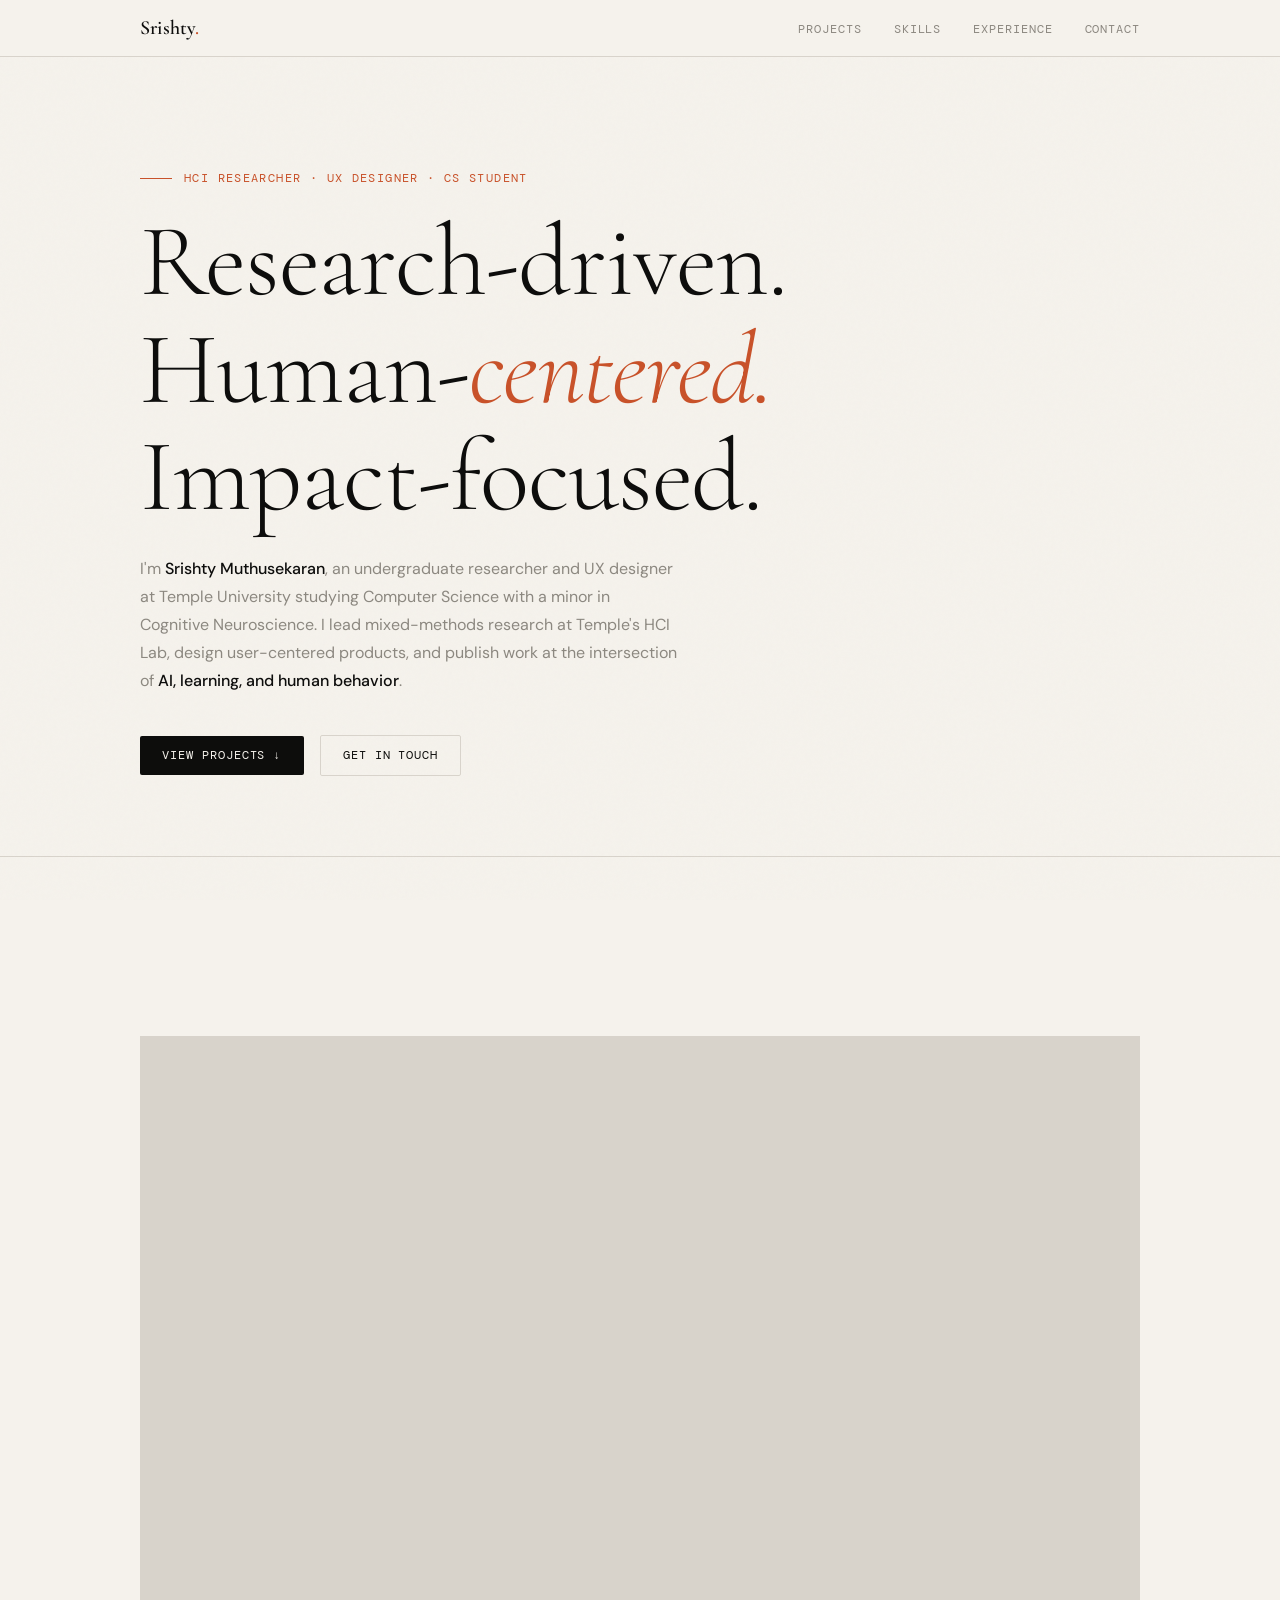
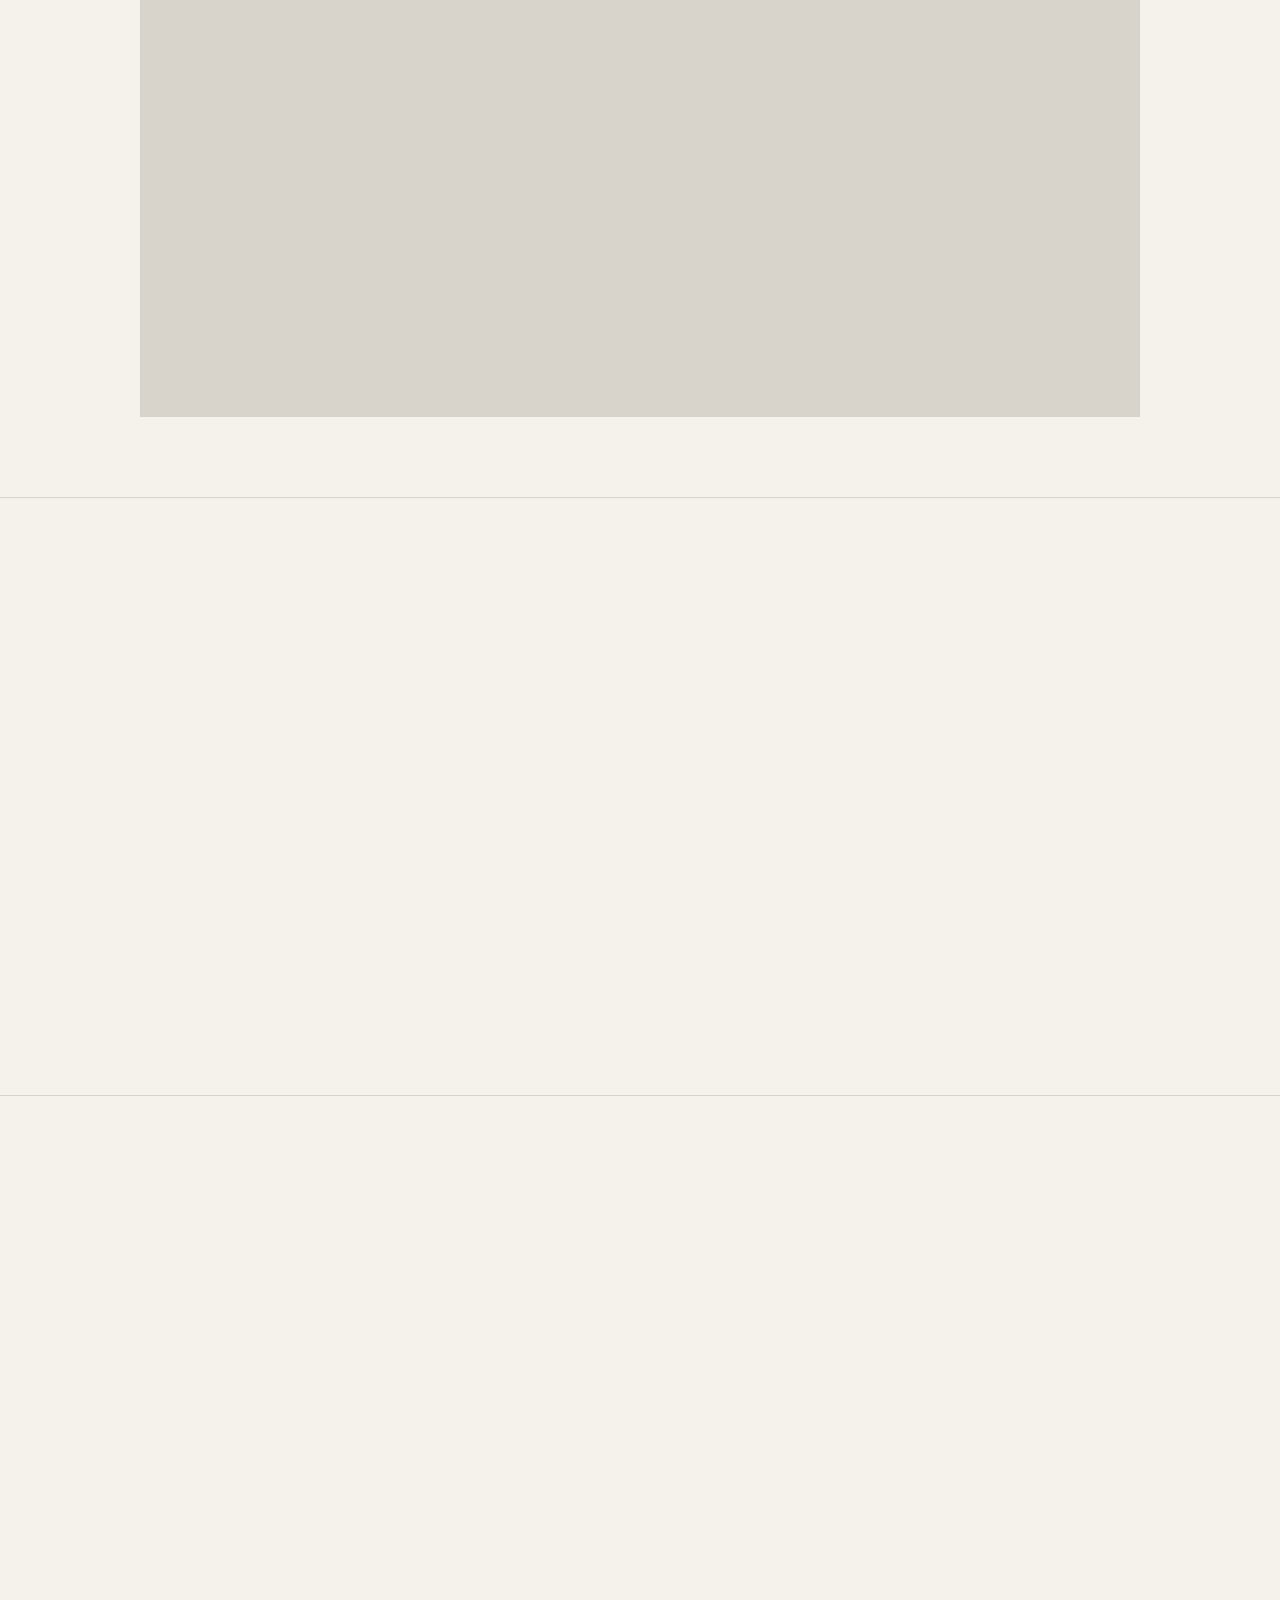
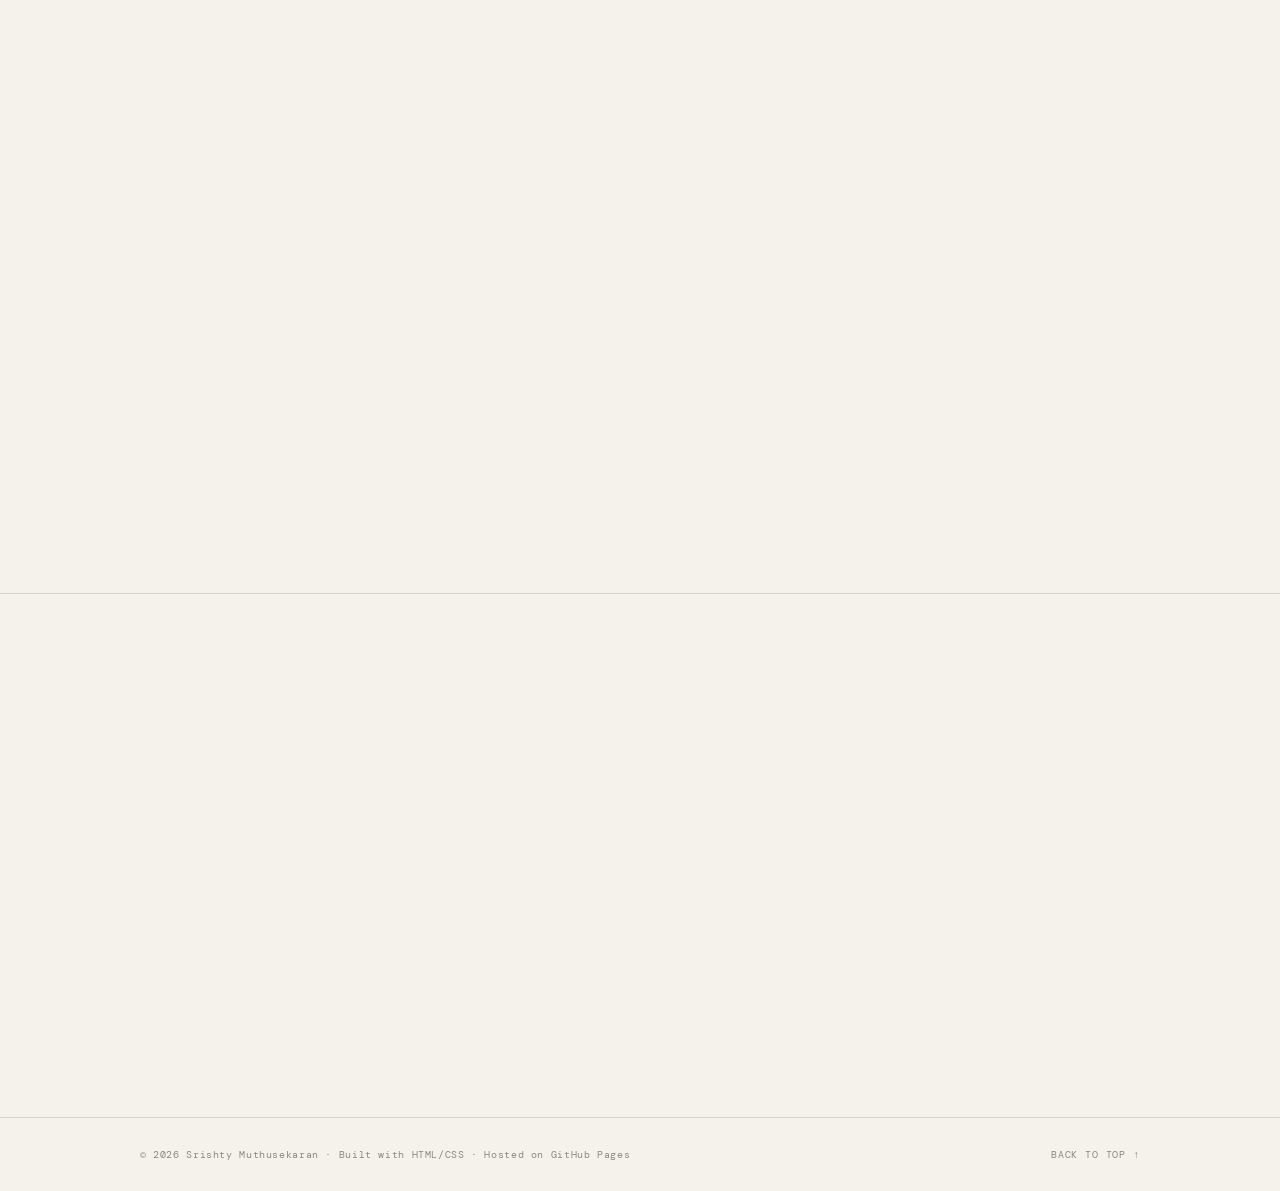
==== index.html @ ddba30bd "Add files via upload" ====
<!DOCTYPE html>
<html lang="en">
<head>
  <meta charset="UTF-8" />
  <meta name="viewport" content="width=device-width, initial-scale=1.0" />
  <title>Srishty Muthusekaran — HCI Research · UX Design</title>
  <link rel="preconnect" href="https://fonts.googleapis.com" />
  <link rel="preconnect" href="https://fonts.gstatic.com" crossorigin />
  <link href="https://fonts.googleapis.com/css2?family=Cormorant+Garamond:ital,wght@0,300;0,400;0,600;1,300;1,400&family=DM+Mono:wght@300;400&family=DM+Sans:wght@300;400;500&display=swap" rel="stylesheet" />
  <style>
    /* ── TOKENS ── */
    :root {
      --ink:       #0d0d0c;
      --paper:     #f5f2ec;
      --accent:    #c8522a;
      --muted:     #8c8880;
      --rule:      #d8d3cb;
      --card-bg:   #ffffff;
      --tag-bg:    #ede9e2;

      --font-display: 'Cormorant Garamond', Georgia, serif;
      --font-mono:    'DM Mono', monospace;
      --font-body:    'DM Sans', sans-serif;

      --max-w: 1080px;
      --gap: clamp(1.5rem, 4vw, 3rem);
    }

    *, *::before, *::after { box-sizing: border-box; margin: 0; padding: 0; }

    html { scroll-behavior: smooth; }

    body {
      background: var(--paper);
      color: var(--ink);
      font-family: var(--font-body);
      font-size: 15px;
      line-height: 1.65;
      -webkit-font-smoothing: antialiased;
    }

    /* ── NOISE TEXTURE OVERLAY ── */
    body::before {
      content: '';
      position: fixed; inset: 0; z-index: 0;
      pointer-events: none;
      background-image: url("data:image/svg+xml,%3Csvg viewBox='0 0 256 256' xmlns='http://www.w3.org/2000/svg'%3E%3Cfilter id='n'%3E%3CfeTurbulence type='fractalNoise' baseFrequency='0.9' numOctaves='4' stitchTiles='stitch'/%3E%3C/filter%3E%3Crect width='100%25' height='100%25' filter='url(%23n)' opacity='0.04'/%3E%3C/svg%3E");
      opacity: .45;
    }

    /* ── LAYOUT ── */
    .wrap { max-width: var(--max-w); margin: 0 auto; padding: 0 clamp(1.25rem, 5vw, 2.5rem); position: relative; z-index: 1; }

    /* ── NAV ── */
    nav {
      position: sticky; top: 0; z-index: 100;
      background: rgba(245, 242, 236, 0.88);
      backdrop-filter: blur(12px);
      border-bottom: 1px solid var(--rule);
    }
    .nav-inner {
      max-width: var(--max-w);
      margin: 0 auto;
      padding: 0 clamp(1.25rem, 5vw, 2.5rem);
      display: flex; align-items: center; justify-content: space-between;
      height: 56px;
    }
    .nav-logo {
      font-family: var(--font-display);
      font-size: 1.25rem;
      font-weight: 600;
      letter-spacing: 0.01em;
      color: var(--ink);
      text-decoration: none;
    }
    .nav-logo span { color: var(--accent); }
    .nav-links { display: flex; gap: 2rem; list-style: none; }
    .nav-links a {
      font-family: var(--font-mono);
      font-size: 0.72rem;
      letter-spacing: 0.08em;
      text-transform: uppercase;
      color: var(--muted);
      text-decoration: none;
      transition: color .2s;
    }
    .nav-links a:hover { color: var(--accent); }

    /* ── HERO ── */
    .hero {
      padding: clamp(4rem, 10vw, 7rem) 0 clamp(3rem, 7vw, 5rem);
      border-bottom: 1px solid var(--rule);
    }
    .hero-eyebrow {
      font-family: var(--font-mono);
      font-size: 0.72rem;
      letter-spacing: 0.12em;
      text-transform: uppercase;
      color: var(--accent);
      margin-bottom: 1.25rem;
      display: flex; align-items: center; gap: .75rem;
    }
    .hero-eyebrow::before {
      content: '';
      display: block;
      width: 2rem; height: 1px;
      background: var(--accent);
    }
    .hero-name {
      font-family: var(--font-display);
      font-size: clamp(3.5rem, 8vw, 6.5rem);
      font-weight: 300;
      line-height: 1.05;
      letter-spacing: -0.01em;
      margin-bottom: 1.5rem;
    }
    .hero-name em { font-style: italic; color: var(--accent); }
    .hero-bio {
      max-width: 540px;
      color: var(--muted);
      font-size: 1rem;
      line-height: 1.75;
      margin-bottom: 2.5rem;
    }
    .hero-bio strong { color: var(--ink); font-weight: 500; }
    .hero-ctas { display: flex; gap: 1rem; flex-wrap: wrap; align-items: center; }
    .btn {
      display: inline-flex; align-items: center; gap: .5rem;
      padding: .65rem 1.4rem;
      font-family: var(--font-mono);
      font-size: 0.72rem;
      letter-spacing: 0.08em;
      text-transform: uppercase;
      text-decoration: none;
      border-radius: 2px;
      transition: all .2s;
    }
    .btn-primary {
      background: var(--ink);
      color: var(--paper);
    }
    .btn-primary:hover { background: var(--accent); }
    .btn-ghost {
      border: 1px solid var(--rule);
      color: var(--ink);
    }
    .btn-ghost:hover { border-color: var(--accent); color: var(--accent); }

    /* ── SECTION HEADERS ── */
    .section { padding: clamp(3rem, 8vw, 5rem) 0; }
    .section + .section { border-top: 1px solid var(--rule); }
    .section-header {
      display: flex; align-items: baseline; gap: 1.5rem;
      margin-bottom: clamp(2rem, 5vw, 3rem);
    }
    .section-label {
      font-family: var(--font-mono);
      font-size: 0.68rem;
      letter-spacing: 0.14em;
      text-transform: uppercase;
      color: var(--muted);
      white-space: nowrap;
    }
    .section-title {
      font-family: var(--font-display);
      font-size: clamp(1.9rem, 4vw, 2.75rem);
      font-weight: 300;
      letter-spacing: -0.01em;
      line-height: 1.15;
    }
    .section-rule { flex: 1; height: 1px; background: var(--rule); }

    /* ── PROJECT GRID ── */
    .projects-grid {
      display: grid;
      grid-template-columns: repeat(auto-fill, minmax(min(100%, 320px), 1fr));
      gap: 1.5px;
      background: var(--rule);
      border: 1.5px solid var(--rule);
    }
    .project-card {
      background: var(--card-bg);
      padding: 2rem;
      display: flex; flex-direction: column;
      cursor: pointer;
      transition: background .2s;
      text-decoration: none; color: inherit;
    }
    .project-card:hover { background: #faf8f5; }
    .project-card:hover .project-arrow { transform: translate(3px, -3px); color: var(--accent); }
    .project-type {
      font-family: var(--font-mono);
      font-size: 0.65rem;
      letter-spacing: 0.1em;
      text-transform: uppercase;
      color: var(--accent);
      margin-bottom: 1rem;
    }
    .project-title {
      font-family: var(--font-display);
      font-size: 1.55rem;
      font-weight: 400;
      line-height: 1.2;
      margin-bottom: .75rem;
    }
    .project-desc {
      font-size: .875rem;
      color: var(--muted);
      line-height: 1.65;
      flex: 1;
      margin-bottom: 1.5rem;
    }
    .project-footer {
      display: flex; align-items: center; justify-content: space-between;
      margin-top: auto;
    }
    .project-tags { display: flex; flex-wrap: wrap; gap: .375rem; }
    .tag {
      background: var(--tag-bg);
      color: var(--muted);
      font-family: var(--font-mono);
      font-size: .62rem;
      letter-spacing: .06em;
      padding: .25rem .6rem;
      border-radius: 1px;
    }
    .project-arrow {
      font-size: 1.1rem;
      color: var(--muted);
      transition: transform .25s, color .25s;
      flex-shrink: 0;
      margin-left: .75rem;
    }

    /* ── SKILLS ── */
    .skills-grid {
      display: grid;
      grid-template-columns: repeat(auto-fill, minmax(220px, 1fr));
      gap: 1.5rem;
    }
    .skill-group {}
    .skill-group-title {
      font-family: var(--font-mono);
      font-size: .68rem;
      letter-spacing: .12em;
      text-transform: uppercase;
      color: var(--ink);
      margin-bottom: .875rem;
      padding-bottom: .5rem;
      border-bottom: 1px solid var(--rule);
    }
    .skill-list { list-style: none; }
    .skill-list li {
      font-size: .875rem;
      color: var(--muted);
      padding: .3rem 0;
      display: flex; align-items: center; gap: .5rem;
    }
    .skill-list li::before {
      content: '—';
      color: var(--accent);
      font-family: var(--font-mono);
      font-size: .7rem;
    }

    /* ── EXPERIENCE TIMELINE ── */
    .timeline { display: flex; flex-direction: column; gap: 0; }
    .timeline-item {
      display: grid;
      grid-template-columns: 140px 1px 1fr;
      gap: 0 1.75rem;
      padding-bottom: 2.5rem;
    }
    .timeline-item:last-child { padding-bottom: 0; }
    .timeline-date {
      font-family: var(--font-mono);
      font-size: .68rem;
      letter-spacing: .06em;
      color: var(--muted);
      padding-top: .15rem;
      text-align: right;
    }
    .timeline-line {
      display: flex; flex-direction: column; align-items: center;
    }
    .timeline-dot {
      width: 7px; height: 7px;
      border-radius: 50%;
      background: var(--accent);
      flex-shrink: 0;
      margin-top: .35rem;
    }
    .timeline-track {
      flex: 1; width: 1px;
      background: var(--rule);
      margin-top: .4rem;
    }
    .timeline-item:last-child .timeline-track { display: none; }
    .timeline-content {}
    .timeline-role {
      font-family: var(--font-display);
      font-size: 1.3rem;
      font-weight: 400;
      margin-bottom: .25rem;
    }
    .timeline-company {
      font-size: .8rem;
      color: var(--accent);
      font-weight: 500;
      margin-bottom: .6rem;
    }
    .timeline-desc {
      font-size: .875rem;
      color: var(--muted);
      line-height: 1.7;
    }

    /* ── CONTACT ── */
    .contact-grid {
      display: grid;
      grid-template-columns: 1fr 1fr;
      gap: 3rem;
    }
    @media (max-width: 600px) { .contact-grid { grid-template-columns: 1fr; } }
    .contact-intro {
      font-family: var(--font-display);
      font-size: clamp(1.6rem, 4vw, 2.2rem);
      font-weight: 300;
      line-height: 1.3;
      margin-bottom: 1.5rem;
    }
    .contact-intro em { font-style: italic; color: var(--accent); }
    .contact-text { color: var(--muted); font-size: .9rem; line-height: 1.75; }
    .contact-links { display: flex; flex-direction: column; gap: 1rem; }
    .contact-link {
      display: flex; align-items: center; gap: 1rem;
      text-decoration: none;
      padding: 1rem 1.25rem;
      border: 1px solid var(--rule);
      background: var(--card-bg);
      color: var(--ink);
      transition: border-color .2s, color .2s;
    }
    .contact-link:hover { border-color: var(--accent); color: var(--accent); }
    .contact-link-label {
      font-family: var(--font-mono);
      font-size: .68rem;
      letter-spacing: .1em;
      text-transform: uppercase;
      color: var(--muted);
      margin-bottom: .1rem;
    }
    .contact-link-value { font-size: .9rem; font-weight: 500; }
    .contact-icon { font-size: 1.25rem; flex-shrink: 0; }

    /* ── FOOTER ── */
    footer {
      border-top: 1px solid var(--rule);
      padding: 1.75rem 0;
    }
    .footer-inner {
      display: flex; align-items: center; justify-content: space-between; flex-wrap: wrap; gap: 1rem;
    }
    .footer-copy {
      font-family: var(--font-mono);
      font-size: .65rem;
      letter-spacing: .06em;
      color: var(--muted);
    }
    .footer-back-top {
      font-family: var(--font-mono);
      font-size: .65rem;
      letter-spacing: .08em;
      text-transform: uppercase;
      color: var(--muted);
      text-decoration: none;
      transition: color .2s;
    }
    .footer-back-top:hover { color: var(--accent); }

    /* ── ANIMATIONS ── */
    .fade-up {
      opacity: 0;
      transform: translateY(24px);
      transition: opacity .6s ease, transform .6s ease;
    }
    .fade-up.visible {
      opacity: 1;
      transform: none;
    }

    /* ── RESPONSIVE ── */
    @media (max-width: 700px) {
      .nav-links { display: none; }
      .timeline-item { grid-template-columns: 80px 1px 1fr; gap: 0 1rem; }
    }
  </style>
</head>
<body>

<!-- ── NAV ── -->
<nav>
  <div class="nav-inner">
    <a href="#" class="nav-logo">Srishty<span>.</span></a>
    <ul class="nav-links">
      <li><a href="#projects">Projects</a></li>
      <li><a href="#skills">Skills</a></li>
      <li><a href="#experience">Experience</a></li>
      <li><a href="#contact">Contact</a></li>
    </ul>
  </div>
</nav>

<!-- ── HERO ── -->
<section class="hero">
  <div class="wrap">
    <p class="hero-eyebrow">HCI Researcher · UX Designer · CS Student</p>
    <h1 class="hero-name">
      Research-driven.<br>Human-<em>centered.</em><br>Impact-focused.
    </h1>
    <p class="hero-bio">
      I'm <strong>Srishty Muthusekaran</strong>, an undergraduate researcher and UX designer at Temple University studying Computer Science with a minor in Cognitive Neuroscience. I lead mixed-methods research at Temple's HCI Lab, design user-centered products, and publish work at the intersection of <strong>AI, learning, and human behavior</strong>.
    </p>
    <div class="hero-ctas">
      <a href="#projects" class="btn btn-primary">View Projects ↓</a>
      <a href="#contact" class="btn btn-ghost">Get in Touch</a>
    </div>
  </div>
</section>

<!-- ── PROJECTS ── -->
<section class="section" id="projects">
  <div class="wrap">
    <div class="section-header fade-up">
      <span class="section-label">01</span>
      <h2 class="section-title">Selected Work</h2>
      <div class="section-rule"></div>
    </div>

    <div class="projects-grid">

      <!-- Project 1 -->
      <a href="acm-genai.html" class="project-card fade-up">
        <p class="project-type">HCI Research · ACM Publication</p>
        <h3 class="project-title">How Generative AI Erodes Student Learning Communities</h3>
        <p class="project-desc">Led mixed-methods research examining how students' over-reliance on ChatGPT is reshaping peer interaction and collaborative learning. Combined survey design, statistical analysis, and qualitative coding to surface behavioral patterns across student populations. Published at ACM ITiCSE '25.</p>
        <div class="project-footer">
          <div class="project-tags">
            <span class="tag">Interviews</span>
            <span class="tag">Thematic Analysis</span>
            <span class="tag">Survey Design</span>
            <span class="tag">ACM ITiCSE '25</span>
          </div>
          <span class="project-arrow">↗</span>
        </div>
      </a>

      <!-- Project 2 -->
      <a href="acm-neurodivergent.html" class="project-card fade-up">
        <p class="project-type">HCI Research · ACM Publication</p>
        <h3 class="project-title">Neurodivergent Students & Collaborative Active Learning</h3>
        <p class="project-desc">Investigated the experiences of neurodivergent computing students in active learning environments through semi-structured interviews and qualitative coding. Findings surface design and pedagogical implications for more inclusive CS education. To appear at ACM ITiCSE '26, Madrid.</p>
        <div class="project-footer">
          <div class="project-tags">
            <span class="tag">Semi-structured Interviews</span>
            <span class="tag">Qualitative Coding</span>
            <span class="tag">ACM ITiCSE '26</span>
          </div>
          <span class="project-arrow">↗</span>
        </div>
      </a>

      <!-- Project 3 -->
      <a href="transiterra.html" class="project-card fade-up">
        <p class="project-type">UX Design · Course Project</p>
        <h3 class="project-title">Transiterra — Transit App for Philadelphia Commuters</h3>
        <p class="project-desc">Led user research and UX design for a mobile transit app serving Philadelphia commuters. Ran semi-structured interviews and surveys with 29+ respondents, produced personas, journey maps, site maps, and user flows, then built interactive Figma prototypes with state transitions and an adaptive AI chatbot interface.</p>
        <div class="project-footer">
          <div class="project-tags">
            <span class="tag">Figma</span>
            <span class="tag">User Interviews</span>
            <span class="tag">Prototyping</span>
            <span class="tag">Journey Mapping</span>
          </div>
          <span class="project-arrow">↗</span>
        </div>
      </a>

      <!-- Project 4 -->
      <a href="spiderbusters.html" class="project-card fade-up">
        <p class="project-type">HCI · AI Security · Hackathon Winner</p>
        <h3 class="project-title">SpiderBusters — AI Jailbreak Education Game</h3>
        <p class="project-desc">Built an educational cybersecurity game making adversarial AI concepts (prompt injection, intent classification, output filtering) accessible to non-expert users. Led UX design, feature prioritization, and interface design across a 4-person team. Won MLH Best Use of Gemini API at Technica 2025.</p>
        <div class="project-footer">
          <div class="project-tags">
            <span class="tag">UX Design</span>
            <span class="tag">Gemini API</span>
            <span class="tag">Tailwind</span>
            <span class="tag">Node.js</span>
          </div>
          <span class="project-arrow">↗</span>
        </div>
      </a>

      <!-- Project 5 -->
      <a href="https://caribherp.org" class="project-card fade-up" target="_blank" rel="noopener">
        <p class="project-type">Data Analysis · Visualization</p>
        <h3 class="project-title">Biodiversity Geospatial Dashboards — NSF-Funded Research</h3>
        <p class="project-desc">Developed geospatial data visualizations and models in QGIS supporting 3+ peer-reviewed papers and a public-facing interactive dashboard on caribherp.org. Produced publication-ready figures in Adobe Illustrator and InDesign for the journal Caribbean Herpetology, contributing to a $1M+ NSF conservation grant.</p>
        <div class="project-footer">
          <div class="project-tags">
            <span class="tag">QGIS</span>
            <span class="tag">Data Visualization</span>
            <span class="tag">Adobe Illustrator</span>
            <span class="tag">NSF</span>
          </div>
          <span class="project-arrow">↗</span>
        </div>
      </a>

      <!-- Project 6 -->
      <a href="#" class="project-card fade-up">
        <p class="project-type">Research Operations · Event Design</p>
        <h3 class="project-title">OwlHacks — Temple's Student-Run Hackathon</h3>
        <p class="project-desc">Directing Temple University's annual hackathon as lead organizer. Drove 500+ signups for OwlHacks 2025 as Outreach Team Lead, managing a 10+ member subteam, corporate sponsorships, and partnerships with nonprofits and mentors. Returning as Director for OwlHacks 2026.</p>
        <div class="project-footer">
          <div class="project-tags">
            <span class="tag">Leadership</span>
            <span class="tag">Branding</span>
            <span class="tag">Partnerships</span>
            <span class="tag">Logistics</span>
          </div>
          <span class="project-arrow">↗</span>
        </div>
      </a>

    </div>
  </div>
</section>

<!-- ── SKILLS ── -->
<section class="section" id="skills">
  <div class="wrap">
    <div class="section-header fade-up">
      <span class="section-label">02</span>
      <h2 class="section-title">Skills & Methods</h2>
      <div class="section-rule"></div>
    </div>
    <div class="skills-grid">
      <div class="skill-group fade-up">
        <p class="skill-group-title">Research Methods</p>
        <ul class="skill-list">
          <li>Mixed-methods research design</li>
          <li>Semi-structured interviews</li>
          <li>Thematic analysis & qualitative coding</li>
          <li>Survey design & statistical analysis</li>
          <li>User personas & journey mapping</li>
          <li>Usability testing</li>
          <li>Data visualization</li>
        </ul>
      </div>
      <div class="skill-group fade-up">
        <p class="skill-group-title">UX & Design</p>
        <ul class="skill-list">
          <li>Interaction & interface design</li>
          <li>Figma (prototyping, design systems)</li>
          <li>Information architecture</li>
          <li>User flows & site maps</li>
          <li>Adobe Creative Suite</li>
          <li>Miro</li>
          <li>Accessibility principles</li>
        </ul>
      </div>
      <div class="skill-group fade-up">
        <p class="skill-group-title">Programming</p>
        <ul class="skill-list">
          <li>Python, Java, C</li>
          <li>HTML, CSS, JavaScript</li>
          <li>React, Tailwind, Node.js</li>
          <li>SQL, R</li>
          <li>Kotlin, Android Studio</li>
          <li>UNIX/Linux, Git, GitHub</li>
          <li>Arduino, Raspberry Pi</li>
        </ul>
      </div>
      <div class="skill-group fade-up">
        <p class="skill-group-title">Data & Tools</p>
        <ul class="skill-list">
          <li>QGIS (geospatial modeling)</li>
          <li>Tableau</li>
          <li>Statistical analysis</li>
          <li>Jira, Slack, Notion</li>
          <li>Microsoft Suite</li>
          <li>Autodesk Fusion 360</li>
          <li>Gemini API</li>
        </ul>
      </div>
    </div>
  </div>
</section>

<!-- ── EXPERIENCE ── -->
<section class="section" id="experience">
  <div class="wrap">
    <div class="section-header fade-up">
      <span class="section-label">03</span>
      <h2 class="section-title">Experience</h2>
      <div class="section-rule"></div>
    </div>
    <div class="timeline">

      <div class="timeline-item fade-up">
        <div class="timeline-date">Aug 2024 — Present</div>
        <div class="timeline-line"><div class="timeline-dot"></div><div class="timeline-track"></div></div>
        <div class="timeline-content">
          <p class="timeline-role">Undergraduate Researcher & Team Lead</p>
          <p class="timeline-company">Temple HCI Lab · Temple University</p>
          <p class="timeline-desc">Lead cross-functional mixed-methods research across 3+ interdisciplinary projects on generative AI and active learning. Manage end-to-end data pipelines; findings have resulted in 2 peer-reviewed ACM publications and $10,000+ in competitive grants (CARAS Grant, Frances Velay Research Fellowship).</p>
        </div>
      </div>

      <div class="timeline-item fade-up">
        <div class="timeline-date">Oct 2024 — Present</div>
        <div class="timeline-line"><div class="timeline-dot"></div><div class="timeline-track"></div></div>
        <div class="timeline-content">
          <p class="timeline-role">Director <span style="color:var(--muted);font-size:.8rem;font-family:var(--font-mono)">/ prev. Outreach Team Lead</span></p>
          <p class="timeline-company">OwlHacks · Temple University</p>
          <p class="timeline-desc">Directing Temple's annual student-run hackathon. As Outreach Lead drove 500+ signups for OwlHacks 2025, managed a 10+ member subteam, and cultivated partnerships with corporate sponsors, nonprofits, and mentors. Returning as Director for OwlHacks 2026.</p>
        </div>
      </div>

      <div class="timeline-item fade-up">
        <div class="timeline-date">Apr 2025 — Present</div>
        <div class="timeline-line"><div class="timeline-dot"></div><div class="timeline-track"></div></div>
        <div class="timeline-content">
          <p class="timeline-role">Writing Tutor</p>
          <p class="timeline-company">Student Success Center · Temple University</p>
          <p class="timeline-desc">Tutor students across technical and non-technical disciplines on writing-intensive coursework, helping them translate complex concepts into clear, audience-appropriate communication through personalized feedback and collaborative revision.</p>
        </div>
      </div>

      <div class="timeline-item fade-up">
        <div class="timeline-date">Dec 2023 — Aug 2024</div>
        <div class="timeline-line"><div class="timeline-dot"></div><div class="timeline-track"></div></div>
        <div class="timeline-content">
          <p class="timeline-role">Data Analyst Intern</p>
          <p class="timeline-company">Center for Biodiversity</p>
          <p class="timeline-desc">Developed geospatial data visualizations and models in QGIS supporting 3+ peer-reviewed papers and a public-facing interactive dashboard on caribherp.org. Produced publication-ready figures for the journal Caribbean Herpetology, contributing to a $1M+ NSF-funded conservation research grant.</p>
        </div>
      </div>

      <div class="timeline-item fade-up">
        <div class="timeline-date">Present — May 2027</div>
        <div class="timeline-line"><div class="timeline-dot"></div><div class="timeline-track"></div></div>
        <div class="timeline-content">
          <p class="timeline-role">B.S. Computer Science</p>
          <p class="timeline-company">Temple University · Philadelphia, PA</p>
          <p class="timeline-desc">Provost Scholar · Honors Program · Cognitive Neuroscience Minor · Linguistics Certificate. Relevant coursework includes Data Structures, UI/UX Design, Computational Probability & Statistics, and Language and the Brain.</p>
        </div>
      </div>

    </div>
  </div>
</section>

<!-- ── CONTACT ── -->
<section class="section" id="contact">
  <div class="wrap">
    <div class="section-header fade-up">
      <span class="section-label">04</span>
      <h2 class="section-title">Get in Touch</h2>
      <div class="section-rule"></div>
    </div>
    <div class="contact-grid">
      <div class="fade-up">
        <p class="contact-intro">Open to <em>research</em> and design opportunities.</p>
        <p class="contact-text">I'm a junior at Temple University actively seeking summer internships, research collaborations, and REU programs in HCI, UX, and human-centered AI. Let's build something that actually helps people.</p>
      </div>
      <div class="contact-links fade-up">
        <a href="mailto:srishty.muthusekaran@gmail.com" class="contact-link">
          <span class="contact-icon">✉</span>
          <div>
            <p class="contact-link-label">Email</p>
            <p class="contact-link-value">srishty.muthusekaran@gmail.com</p>
          </div>
        </a>
        <a href="https://linkedin.com/in/srishty-m" class="contact-link" target="_blank" rel="noopener">
          <span class="contact-icon">in</span>
          <div>
            <p class="contact-link-label">LinkedIn</p>
            <p class="contact-link-value">/in/srishty-m</p>
          </div>
        </a>
        <a href="#" class="contact-link">
          <span class="contact-icon">↗</span>
          <div>
            <p class="contact-link-label">Resume / CV</p>
            <p class="contact-link-value">Download PDF</p>
          </div>
        </a>
      </div>
    </div>
  </div>
</section>

<!-- ── FOOTER ── -->
<footer>
  <div class="wrap">
    <div class="footer-inner">
      <p class="footer-copy">© 2026 Srishty Muthusekaran · Built with HTML/CSS · Hosted on GitHub Pages</p>
      <a href="#" class="footer-back-top">Back to top ↑</a>
    </div>
  </div>
</footer>

<script data-cfasync="false" src="/cdn-cgi/scripts/5c5dd728/cloudflare-static/email-decode.min.js"></script><script>
  // Scroll-triggered fade-ups
  const observer = new IntersectionObserver((entries) => {
    entries.forEach((entry, i) => {
      if (entry.isIntersecting) {
        // stagger siblings
        const siblings = [...entry.target.parentElement.querySelectorAll('.fade-up')];
        const idx = siblings.indexOf(entry.target);
        setTimeout(() => {
          entry.targ
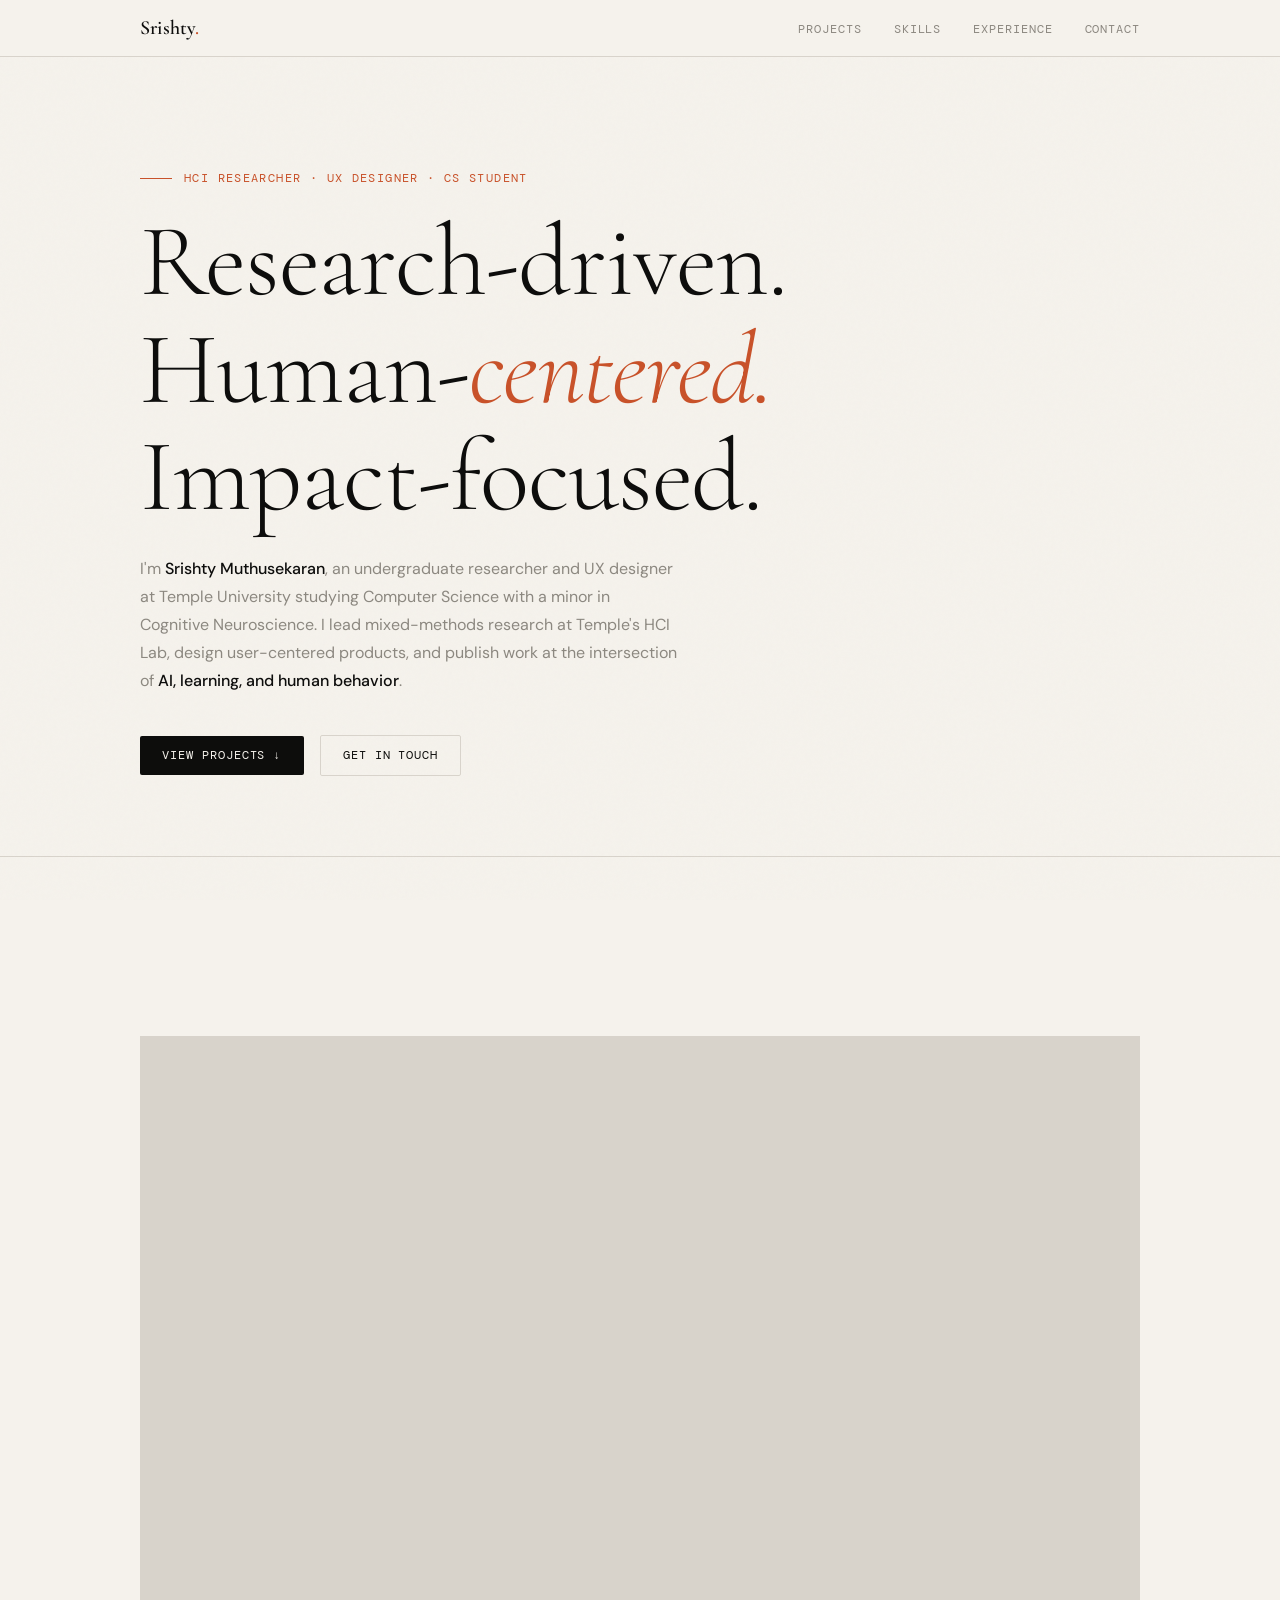
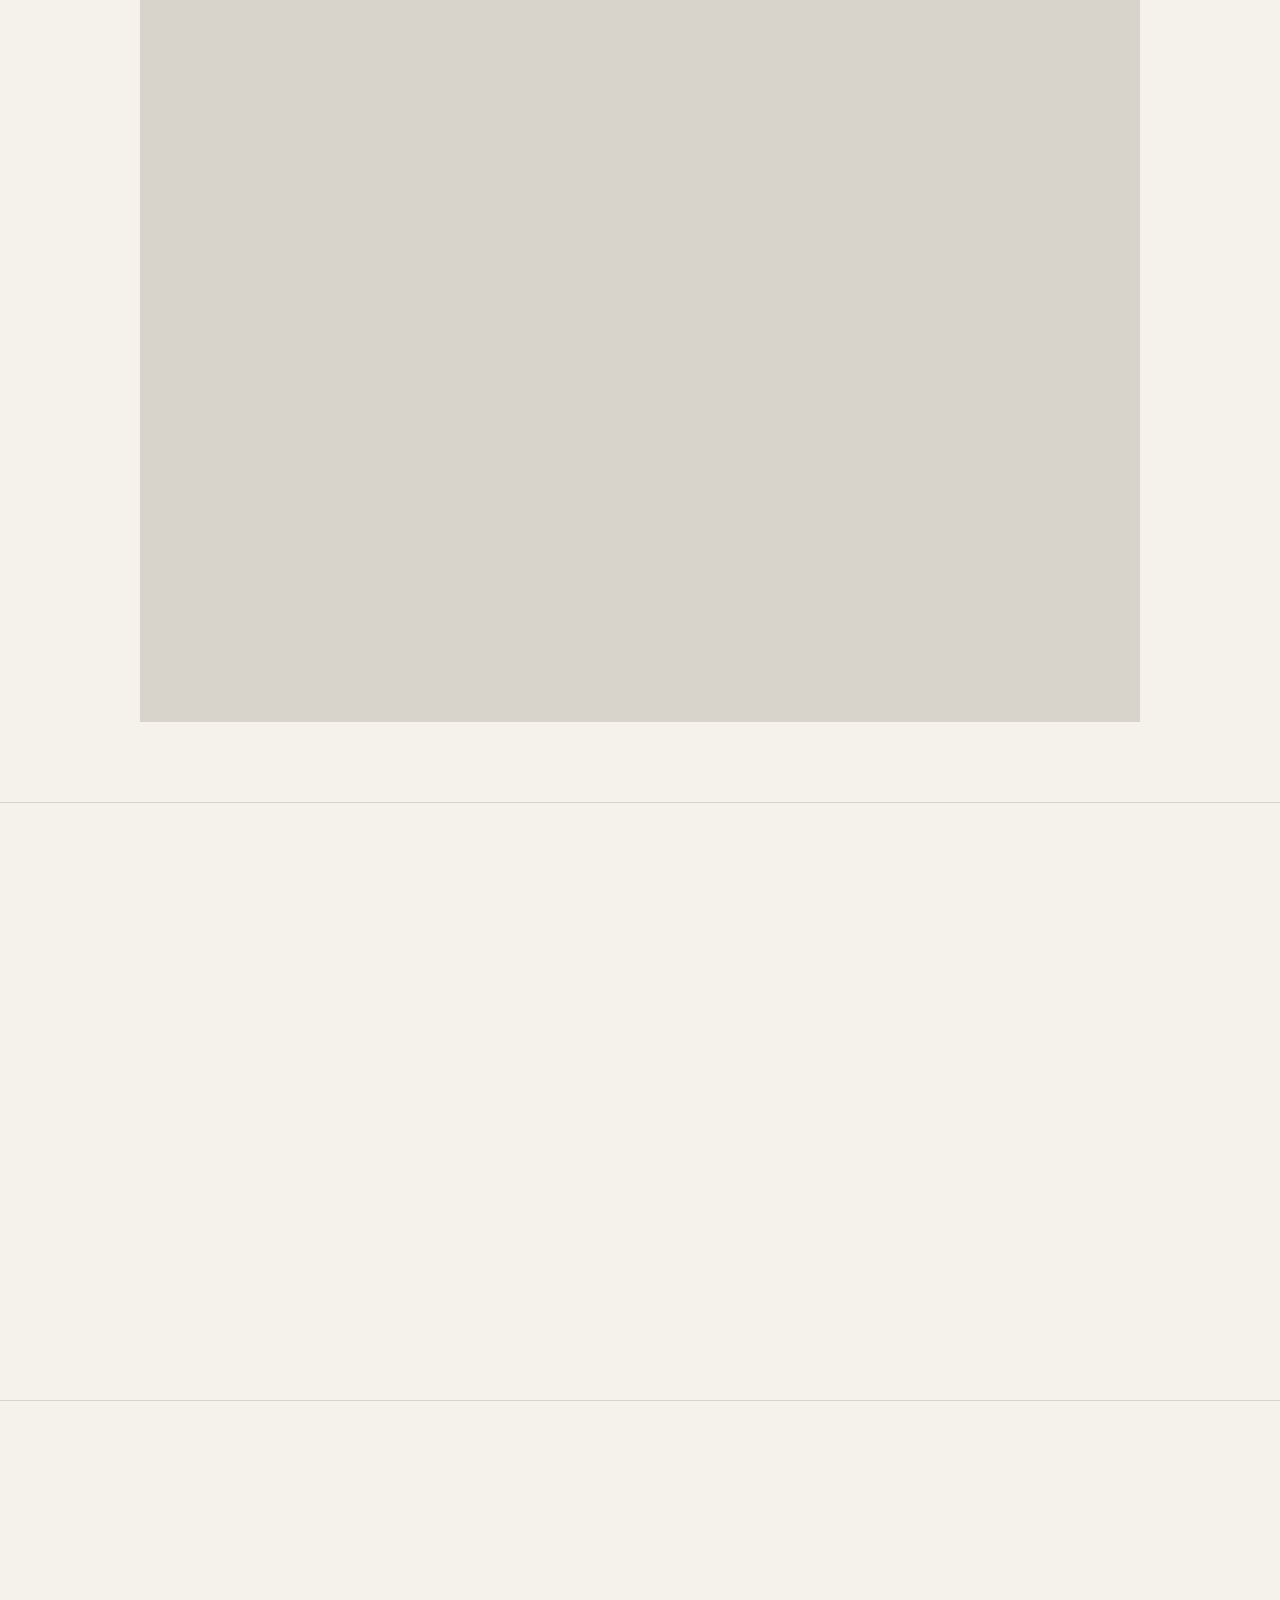
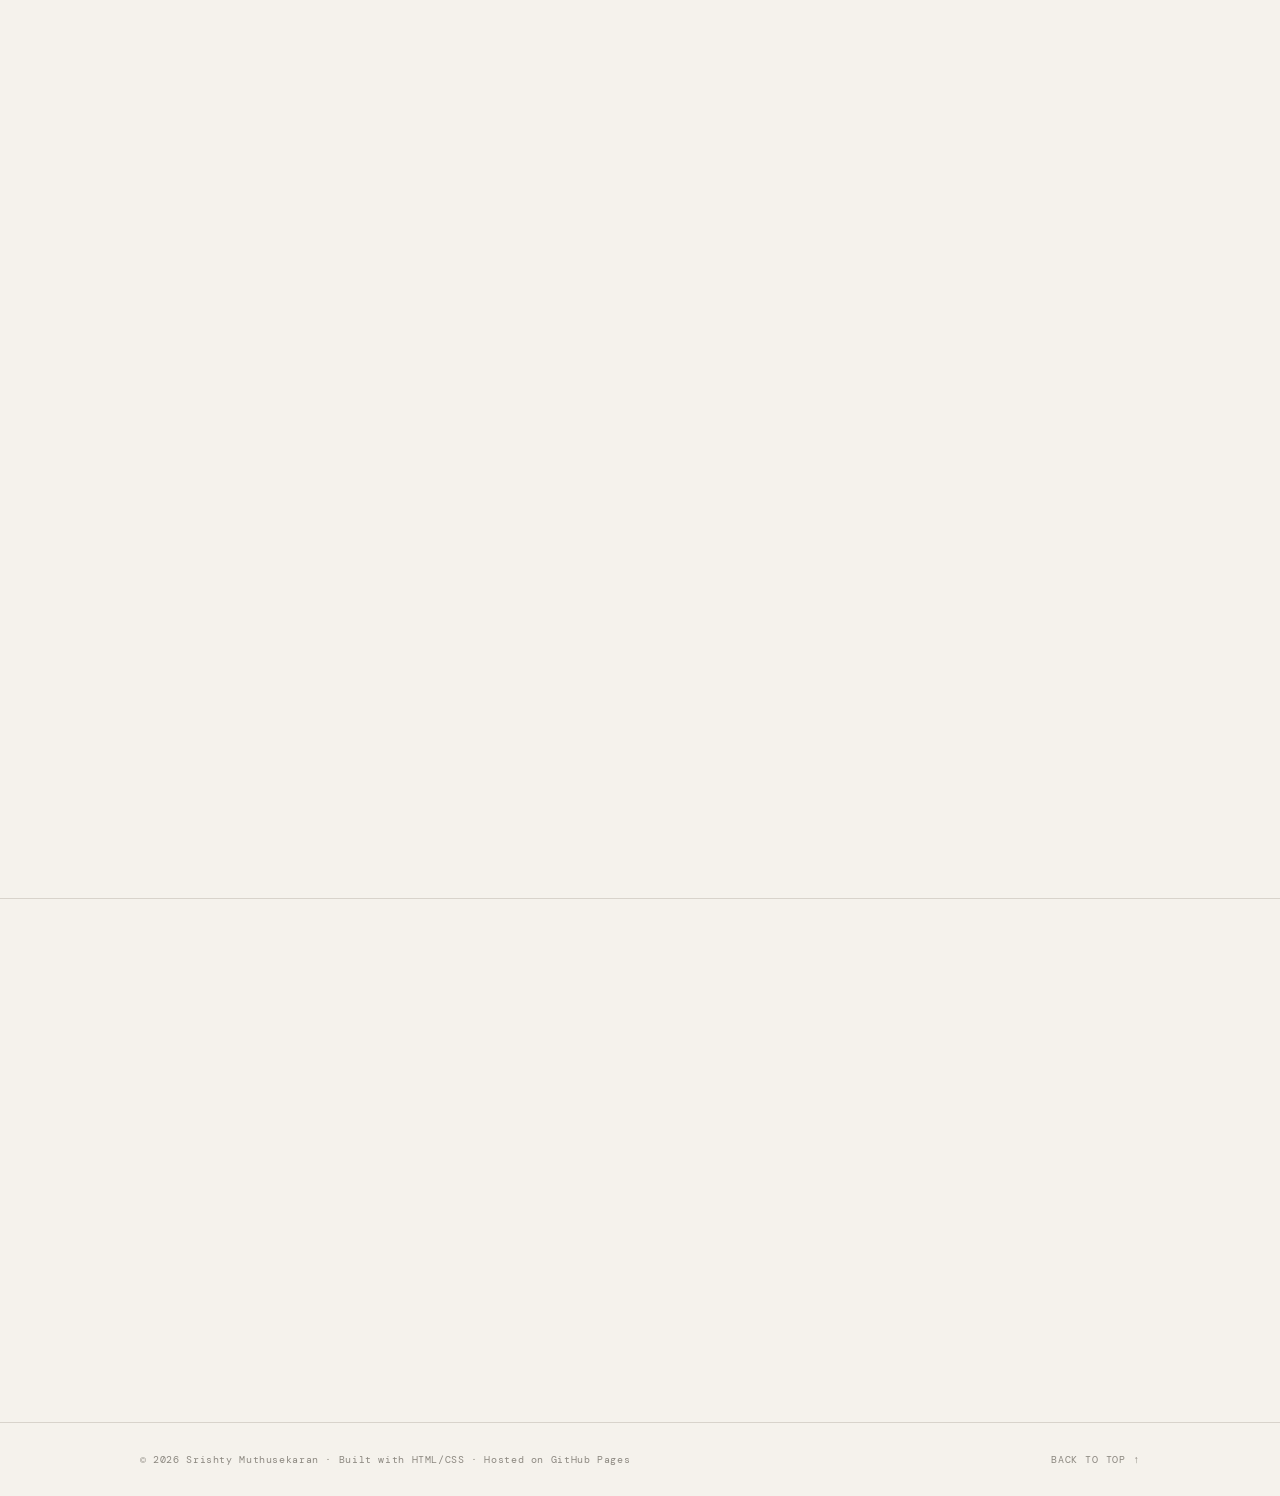
==== commit 2983fbd5: "Add files via upload" ====
--- a/index.html
+++ b/index.html
@@ -180,12 +180,23 @@
     }
     .project-card {
       background: var(--card-bg);
-      padding: 2rem;
+      padding: 0;
       display: flex; flex-direction: column;
       cursor: pointer;
       transition: background .2s;
       text-decoration: none; color: inherit;
-    }
+      overflow: hidden;
+    }
+    .project-card-img-wrap { overflow: hidden; }
+    .project-card-img {
+      width: 100%; aspect-ratio: 16/9;
+      object-fit: cover; object-position: top left;
+      display: block;
+      filter: grayscale(15%);
+      transition: filter .3s, transform .4s;
+    }
+    .project-card:hover .project-card-img { filter: grayscale(0%); transform: scale(1.02); }
+    .project-card-body { padding: 2rem; display: flex; flex-direction: column; flex: 1; }
     .project-card:hover { background: #faf8f5; }
     .project-card:hover .project-arrow { transform: translate(3px, -3px); color: var(--accent); }
     .project-type {
@@ -210,6 +221,7 @@
       flex: 1;
       margin-bottom: 1.5rem;
     }
+    .project-card-body .project-type { margin-bottom: .75rem; }
     .project-footer {
       display: flex; align-items: center; justify-content: space-between;
       margin-top: auto;
@@ -472,6 +484,10 @@
 
       <!-- Project 3 -->
       <a href="transiterra.html" class="project-card fade-up">
+        <div class="project-card-img-wrap">
+          <img src="[data-uri]" alt="Transiterra app screens" class="project-card-img" />
+        </div>
+        <div class="project-card-body">
         <p class="project-type">UX Design · Course Project</p>
         <h3 class="project-title">Transiterra — Transit App for Philadelphia Commuters</h3>
         <p class="project-desc">Led user research and UX design for a mobile transit app serving Philadelphia commuters. Ran semi-structured interviews and surveys with 29+ respondents, produced personas, journey maps, site maps, and user flows, then built interactive Figma prototypes with state transitions and an adaptive AI chatbot interface.</p>
@@ -484,10 +500,15 @@
           </div>
           <span class="project-arrow">↗</span>
         </div>
+        </div>
       </a>
 
       <!-- Project 4 -->
       <a href="spiderbusters.html" class="project-card fade-up">
+        <div class="project-card-img-wrap">
+          <img src="[data-uri]" alt="SpiderBusters design assets" class="project-card-img" />
+        </div>
+        <div class="project-card-body">
         <p class="project-type">HCI · AI Security · Hackathon Winner</p>
         <h3 class="project-title">SpiderBusters — AI Jailbreak Education Game</h3>
         <p class="project-desc">Built an educational cybersecurity game making adversarial AI concepts (prompt injection, intent classification, output filtering) accessible to non-expert users. Led UX design, feature prioritization, and interface design across a 4-person team. Won MLH Best Use of Gemini API at Technica 2025.</p>
@@ -499,6 +520,7 @@
             <span class="tag">Node.js</span>
           </div>
           <span class="project-arrow">↗</span>
+        </div>
         </div>
       </a>
 
@@ -677,11 +699,11 @@
         <p class="contact-text">I'm a junior at Temple University actively seeking summer internships, research collaborations, and REU programs in HCI, UX, and human-centered AI. Let's build something that actually helps people.</p>
       </div>
       <div class="contact-links fade-up">
-        <a href="mailto:srishty.muthusekaran@gmail.com" class="contact-link">
+        <a href="/cdn-cgi/l/email-protection#d5a6a7bca6bda1acfbb8a0a1bda0a6b0beb4a7b4bb95b2b8b4bcb9fbb6bab8" class="contact-link">
           <span class="contact-icon">✉</span>
           <div>
             <p class="contact-link-label">Email</p>
-            <p class="contact-link-value">srishty.muthusekaran@gmail.com</p>
+            <p class="contact-link-value"><span class="__cf_email__" data-cfemail="93e0e1fae0fbe7eabdfee6e7fbe6e0f6f8f2e1f2fdd3f4fef2faffbdf0fcfe">[email&#160;protected]</span></p>
           </div>
         </a>
         <a href="https://linkedin.com/in/srishty-m" class="contact-link" target="_blank" rel="noopener">
@@ -713,13 +735,7 @@
   </div>
 </footer>
 
-<script data-cfasync="false" src="/cdn-cgi/scripts/5c5dd728/cloudflare-static/email-decode.min.js"></script><script>
+<script data-cfasync="false" src="/cdn-cgi/scripts/5c5dd728/cloudflare-static/email-decode.min.js"></script><script data-cfasync="false" src="/cdn-cgi/scripts/5c5dd728/cloudflare-static/email-decode.min.js"></script><script>
   // Scroll-triggered fade-ups
   const observer = new IntersectionObserver((entries) => {
-    entries.forEach((entry, i) => {
-      if (entry.isIntersecting) {
-        // stagger siblings
-        const siblings = [...entry.target.parentElement.querySelectorAll('.fade-up')];
-        const idx = siblings.indexOf(entry.target);
-        setTimeout(() => {
-          entry.targ+    entries.forEach
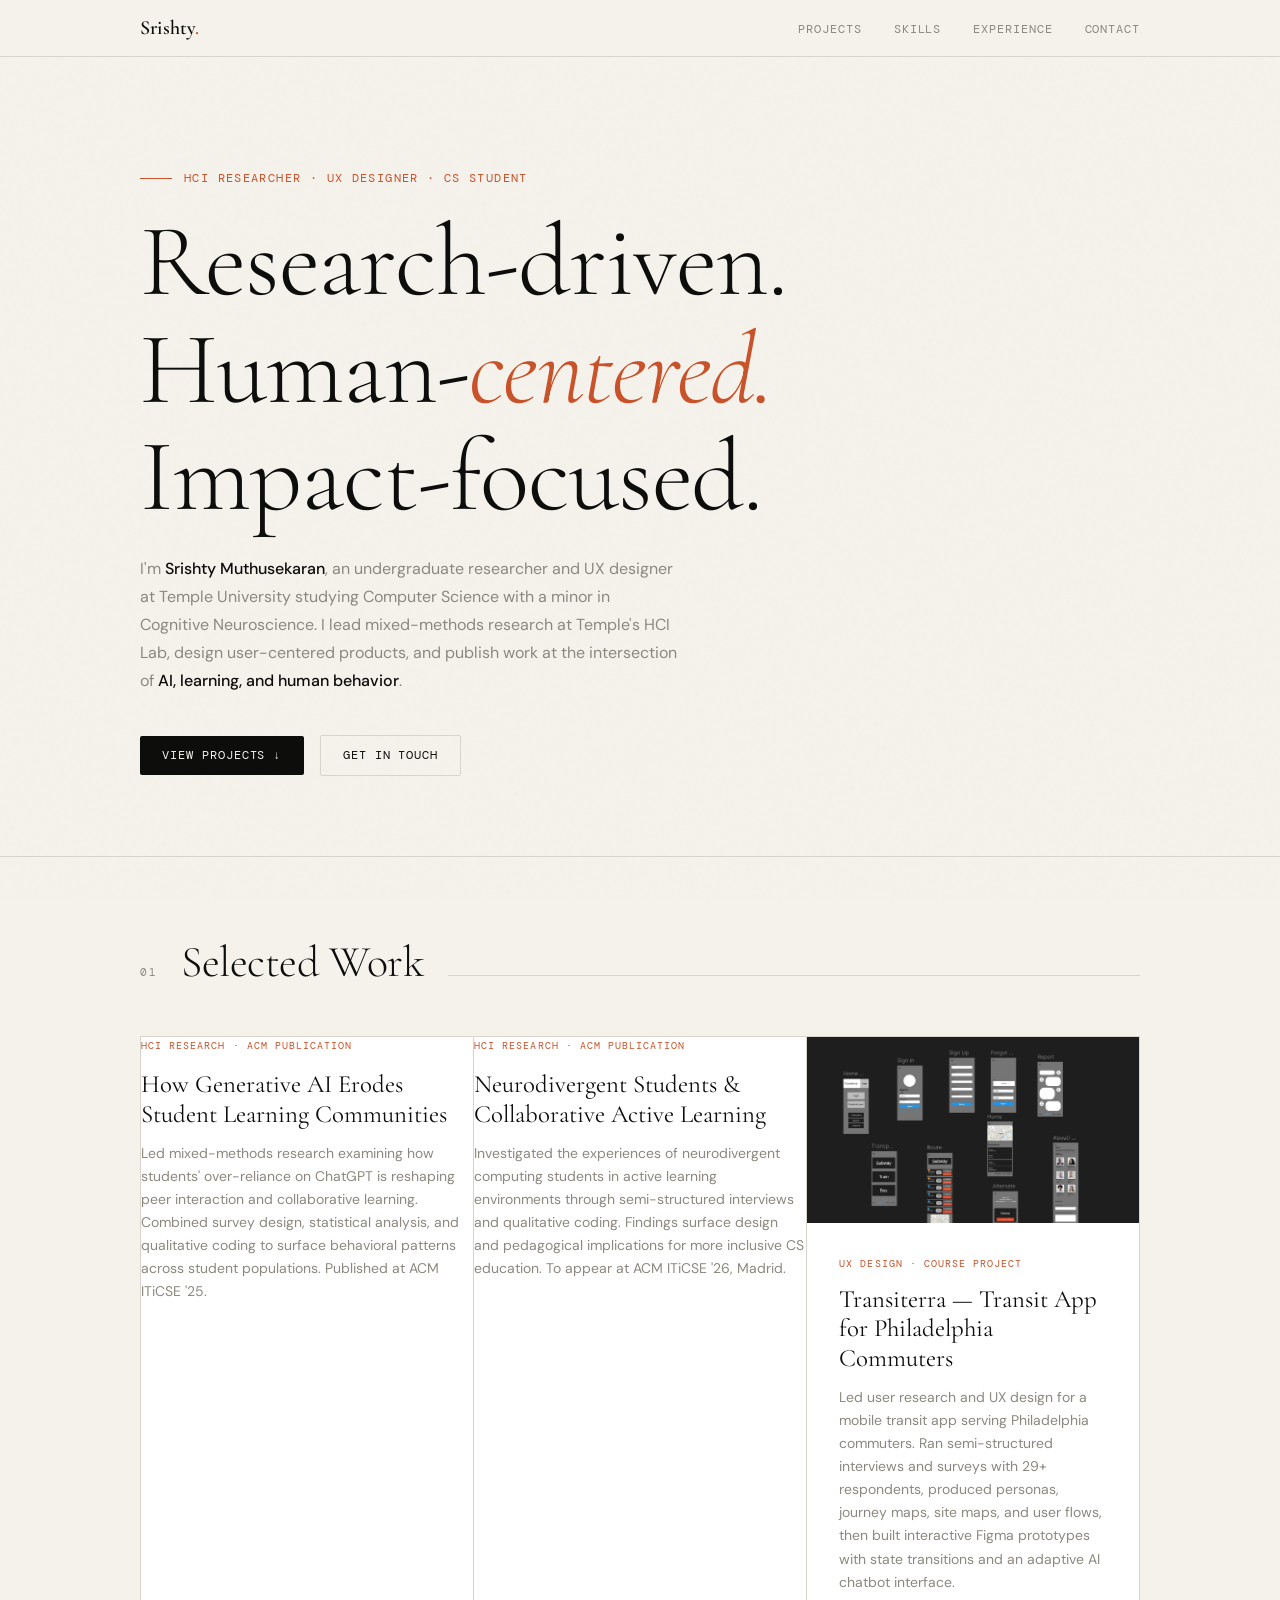
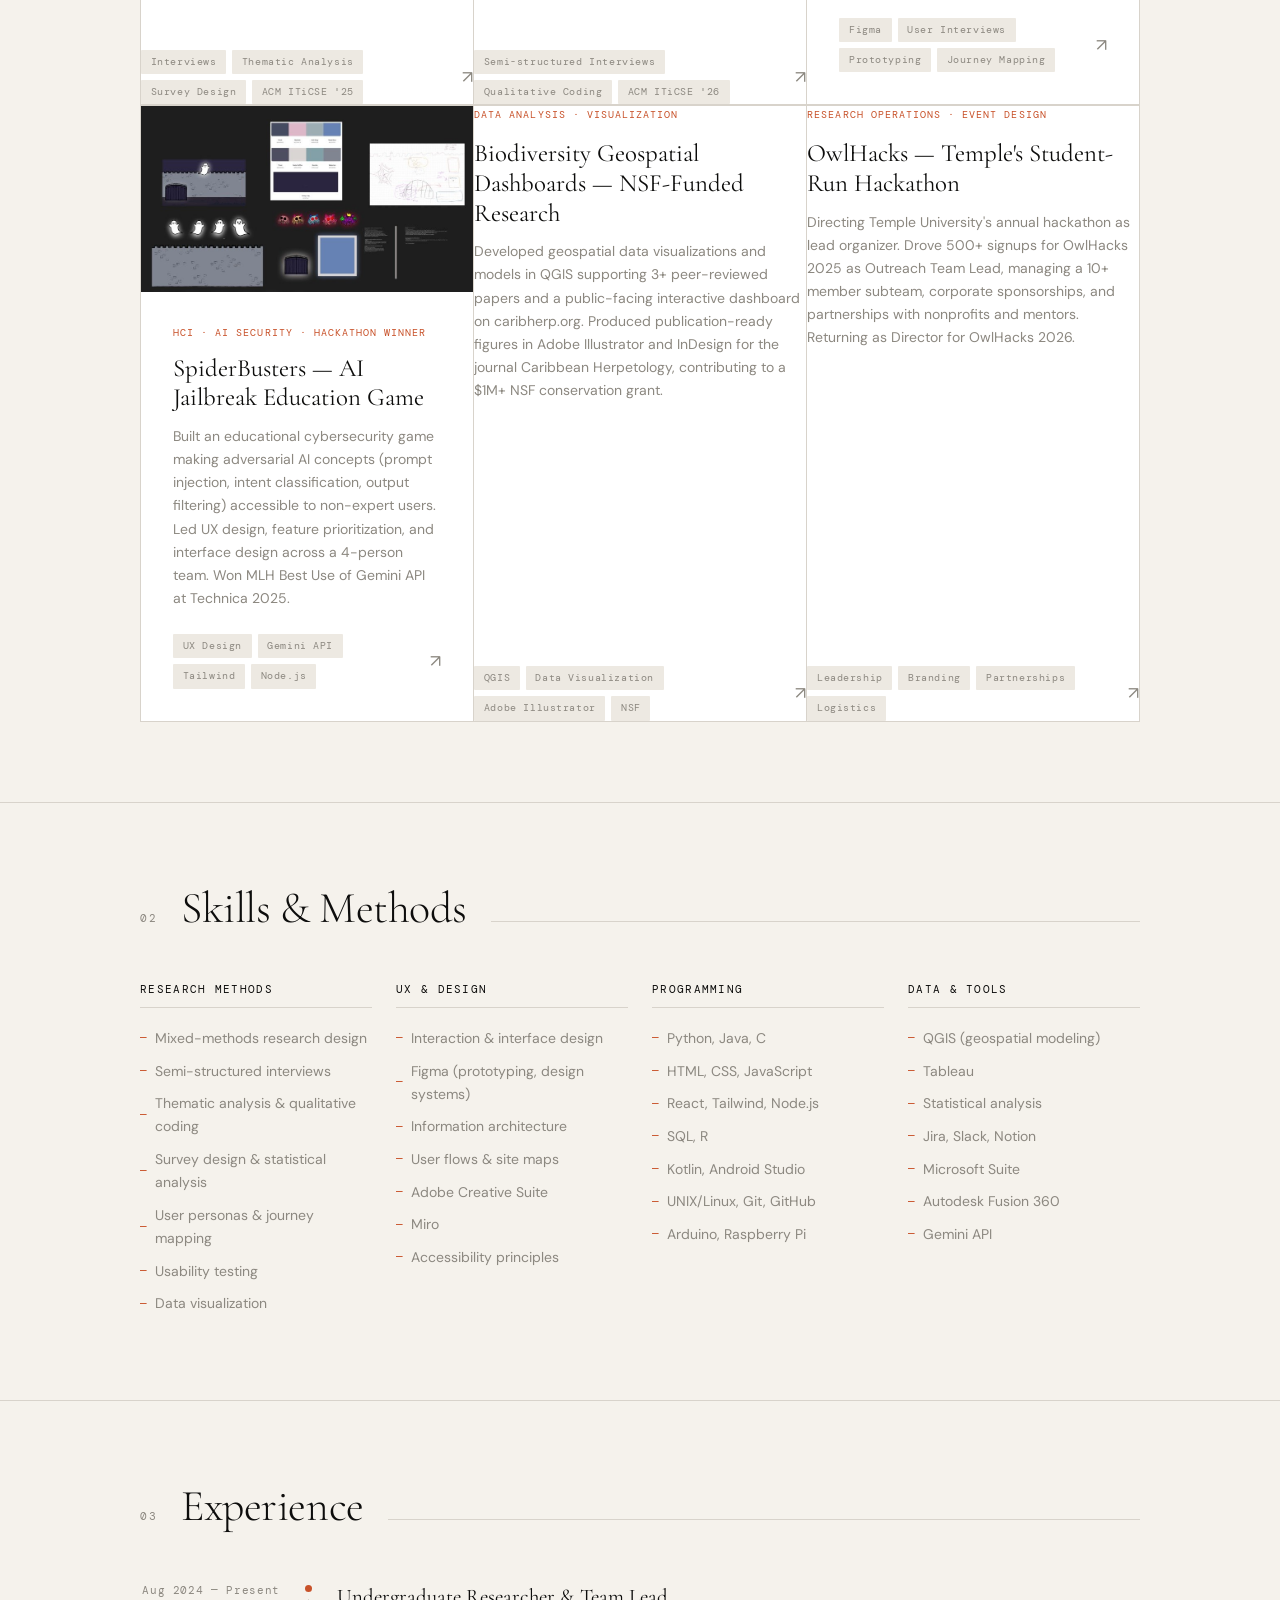
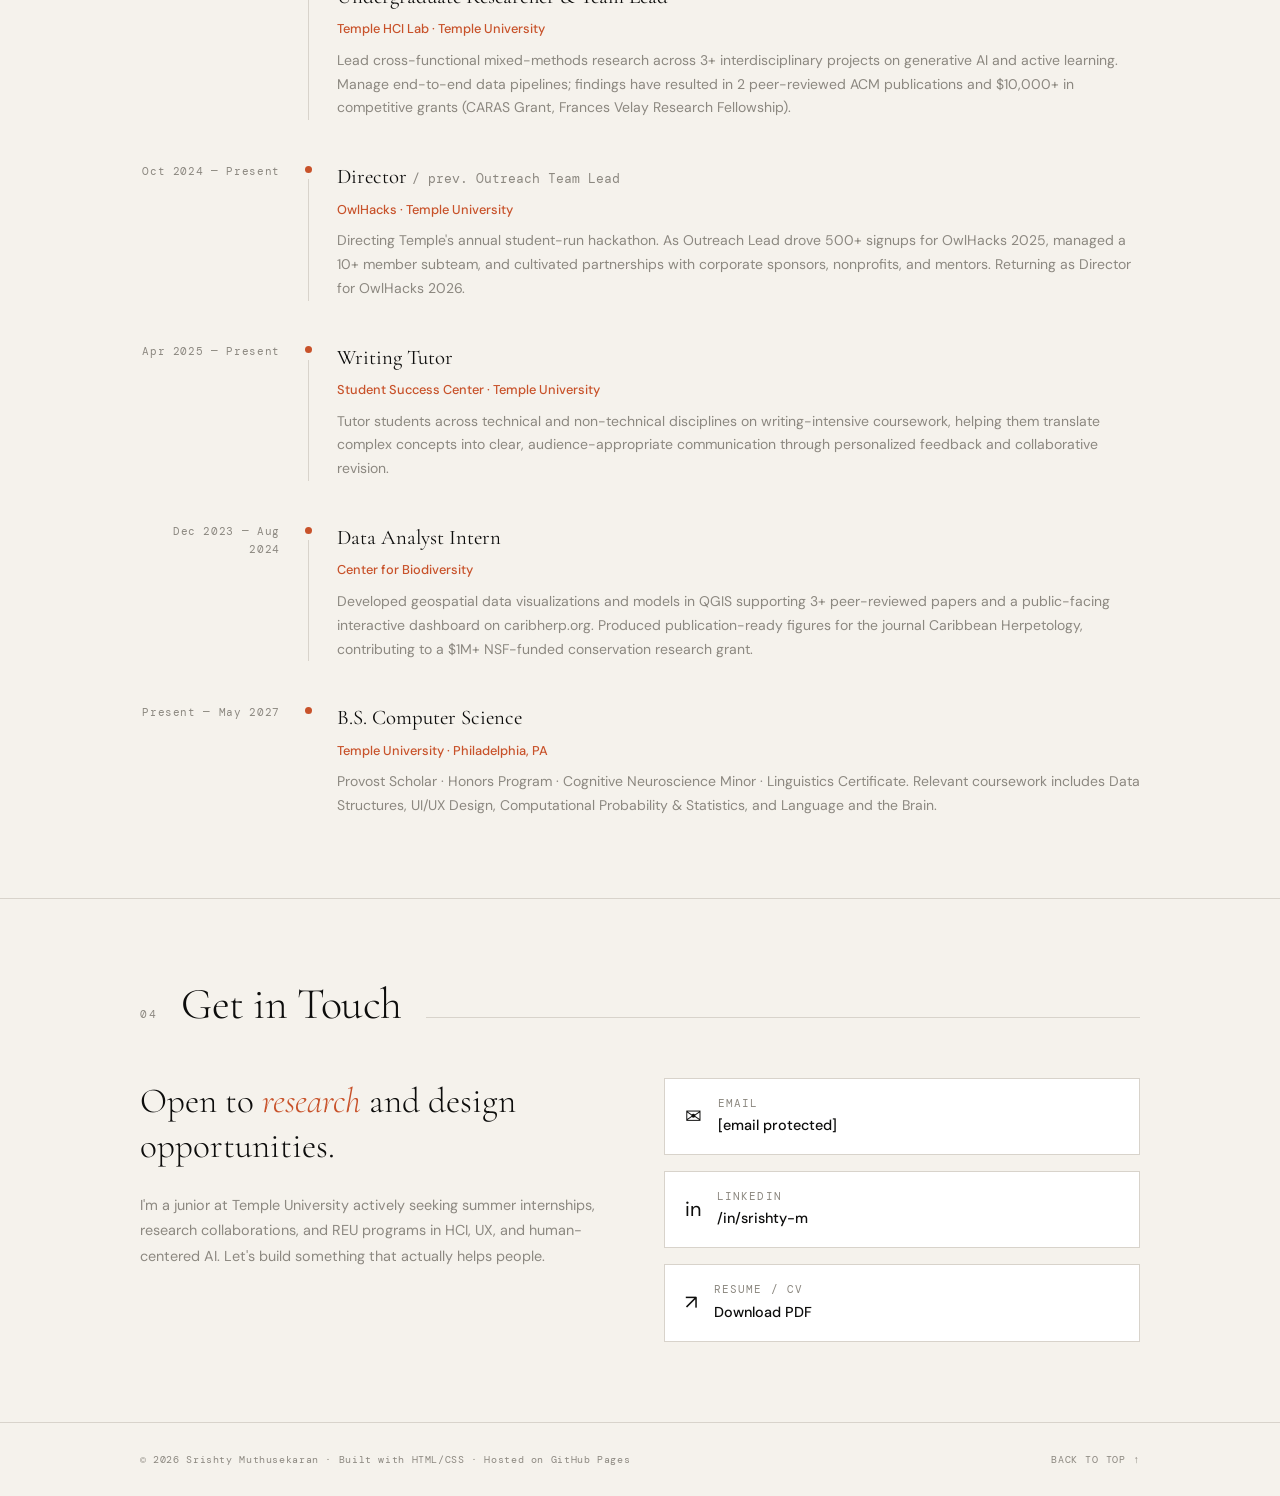
==== commit 2d5dca01: "Add files via upload" ====
--- a/index.html
+++ b/index.html
@@ -394,7 +394,7 @@
     .fade-up {
       opacity: 0;
       transform: translateY(24px);
-      transition: opacity .6s ease, transform .6s ease;
+      transition: opacity .45s ease, transform .45s ease;
     }
     .fade-up.visible {
       opacity: 1;
@@ -736,6 +736,41 @@
 </footer>
 
 <script data-cfasync="false" src="/cdn-cgi/scripts/5c5dd728/cloudflare-static/email-decode.min.js"></script><script data-cfasync="false" src="/cdn-cgi/scripts/5c5dd728/cloudflare-static/email-decode.min.js"></script><script>
-  // Scroll-triggered fade-ups
-  const observer = new IntersectionObserver((entries) => {
-    entries.forEach+  // Immediately show everything, then add animation on scroll for supported browsers
+  function revealAll() {
+    document.querySelectorAll('.fade-up').forEach(el => el.classList.add('visible'));
+  }
+  // Reveal above-fold items immediately
+  revealAll();
+  // Then re-hide and animate on scroll for items below fold
+  window.addEventListener('DOMContentLoaded', () => {
+    const els = document.querySelectorAll('.fade-up');
+    els.forEach(el => {
+      const rect = el.getBoundingClientRect();
+      if (rect.top > window.innerHeight) {
+        el.classList.remove('visible');
+      }
+    });
+    if ('IntersectionObserver' in window) {
+      const obs = new IntersectionObserver((entries) => {
+        entries.forEach(entry => {
+          if (entry.isIntersecting) {
+            const parent = entry.target.parentElement;
+            const siblings = parent ? [...parent.querySelectorAll('.fade-up:not(.visible)')] : [];
+            const idx = siblings.indexOf(entry.target);
+            setTimeout(() => entry.target.classList.add('visible'), Math.max(0, idx) * 60);
+            obs.unobserve(entry.target);
+          }
+        });
+      }, { threshold: 0.01, rootMargin: '0px 0px -20px 0px' });
+      document.querySelectorAll('.fade-up:not(.visible)').forEach(el => obs.observe(el));
+    } else {
+      revealAll();
+    }
+    // Hard fallback: reveal all after 800ms no matter what
+    setTimeout(revealAll, 800);
+  });
+</script>
+
+</body>
+</html>
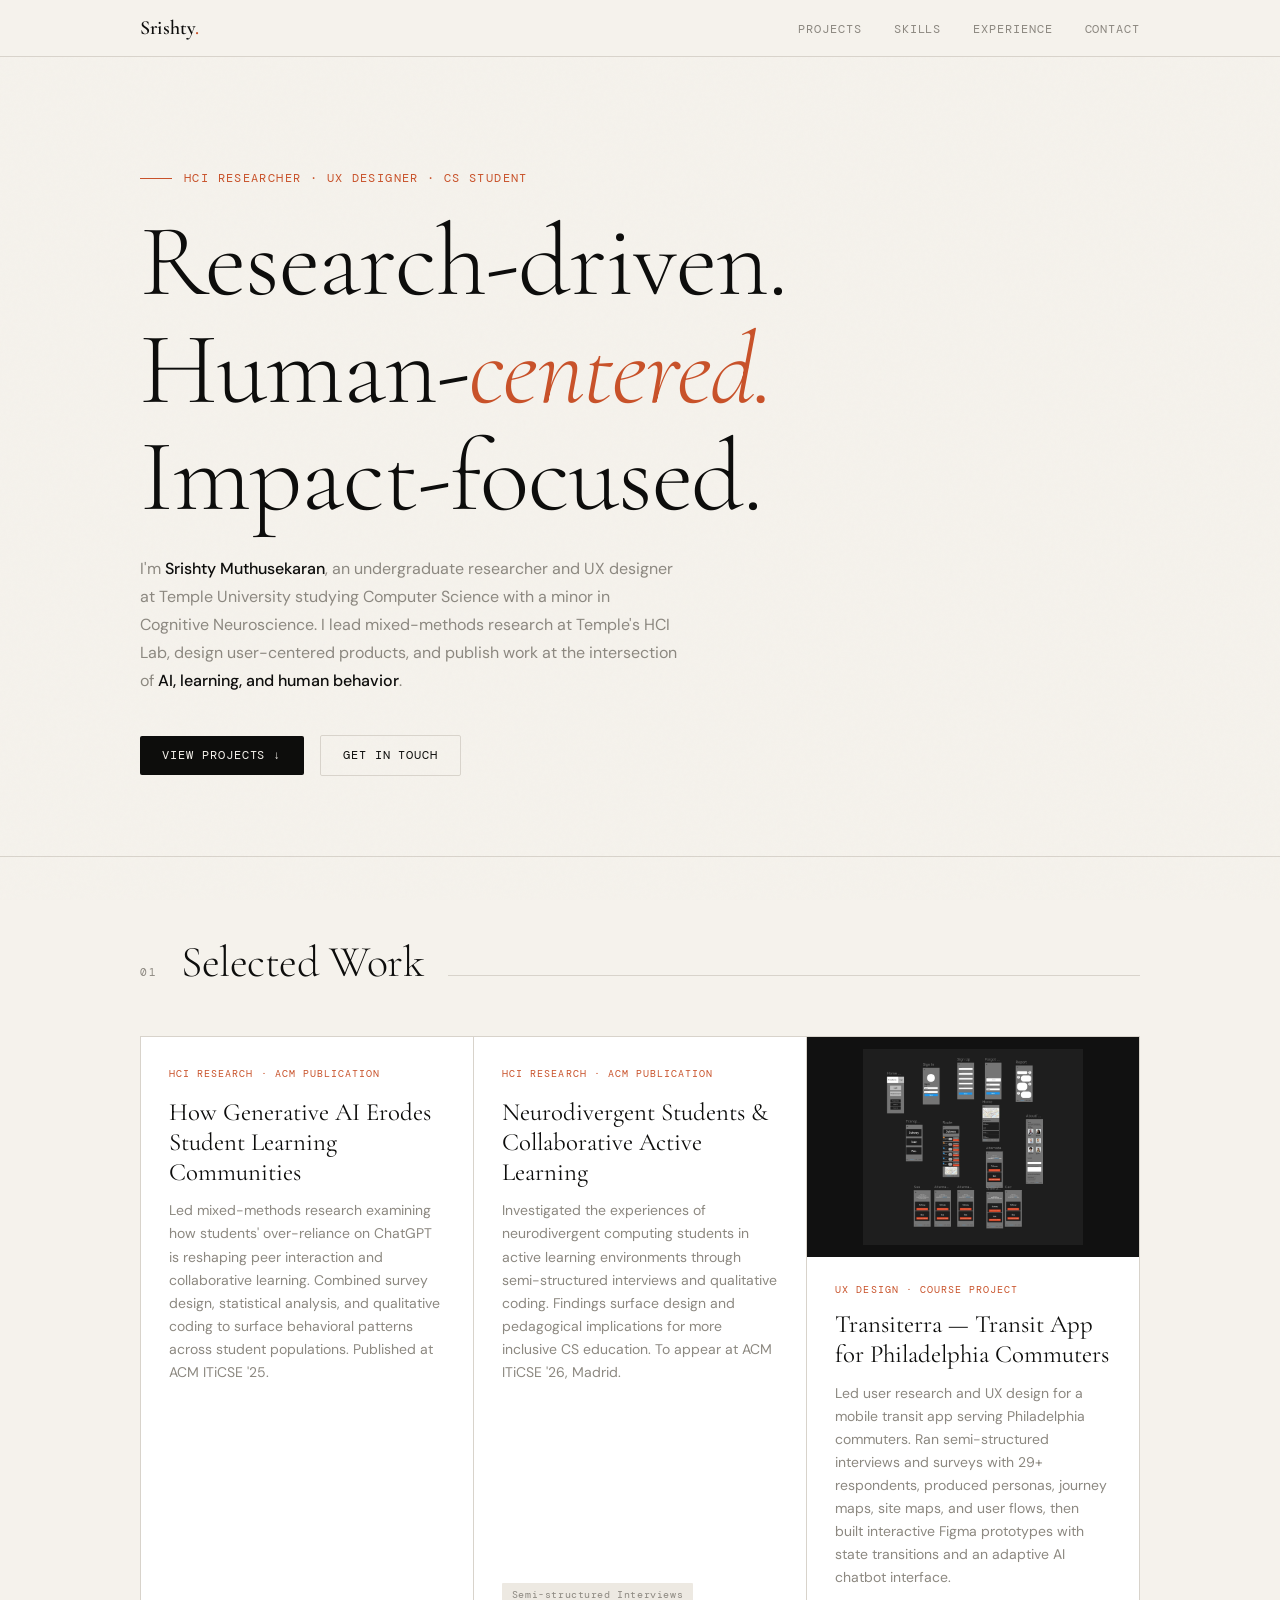
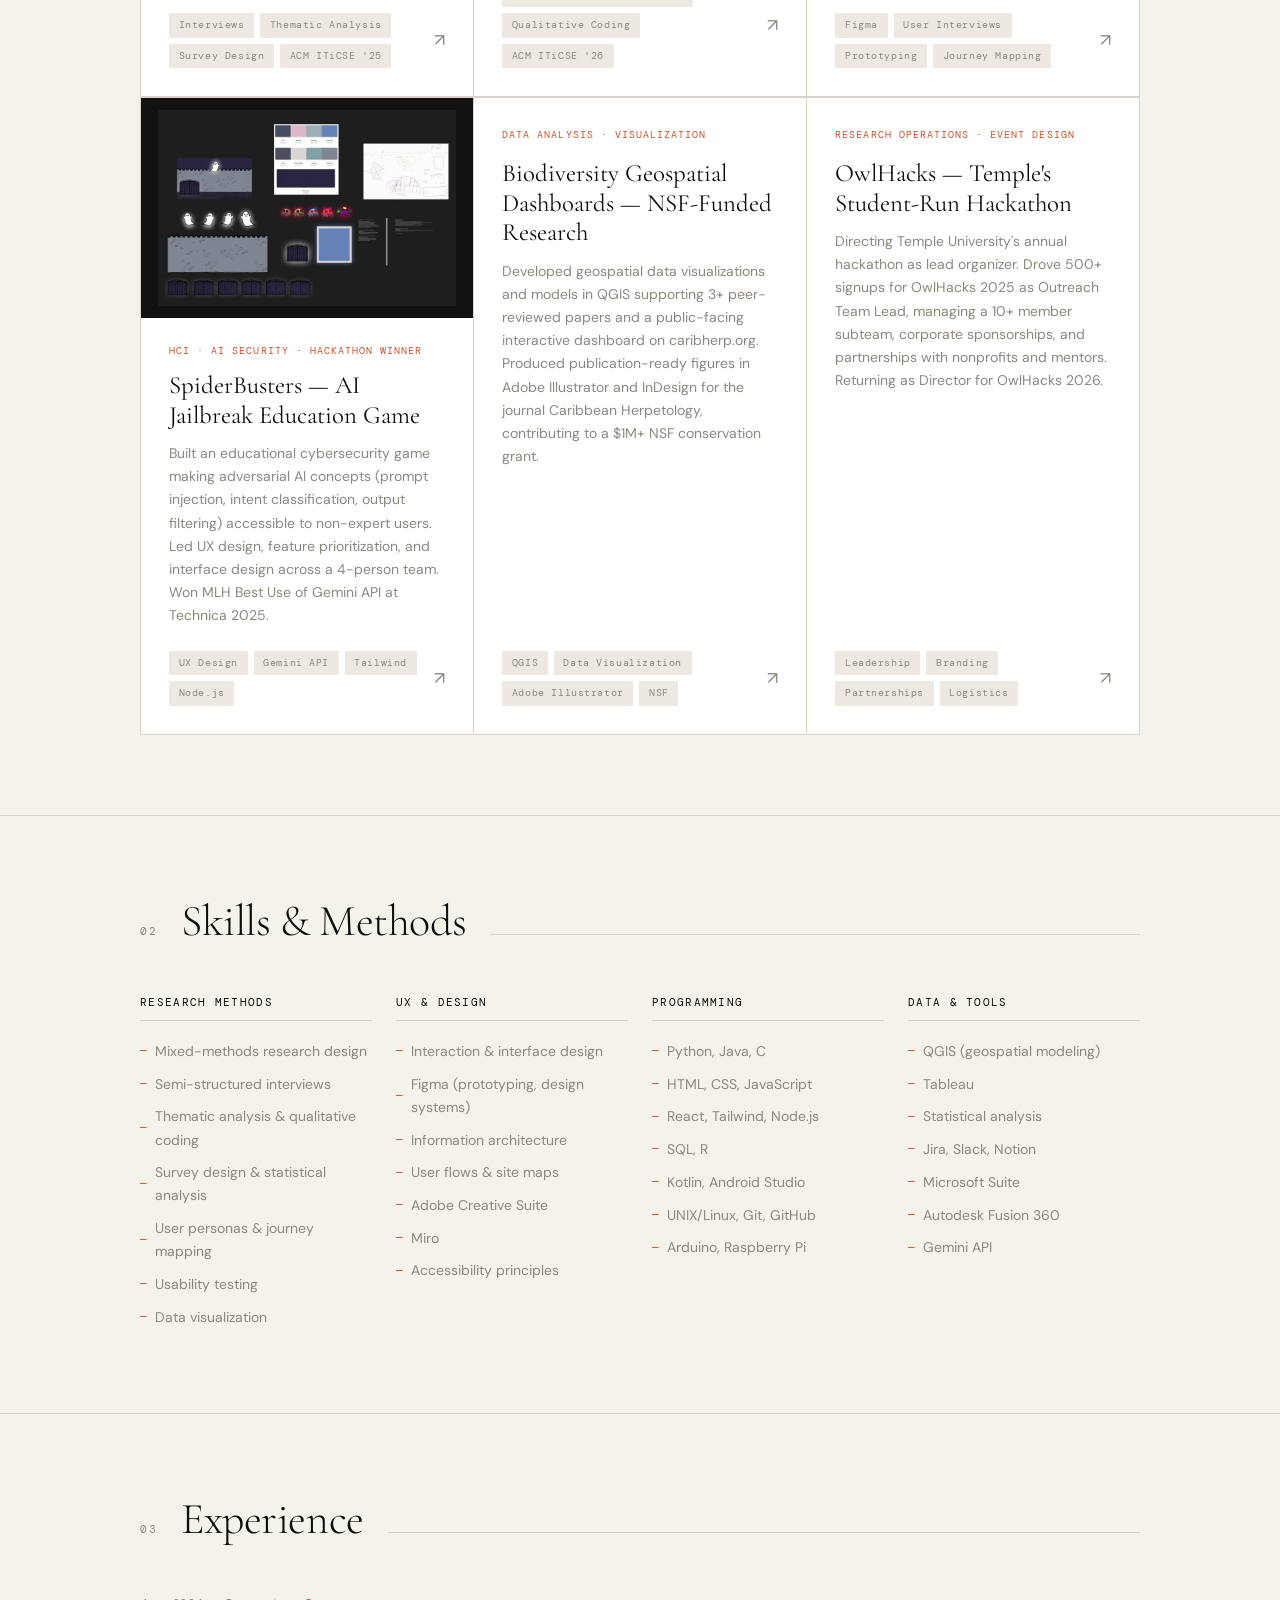
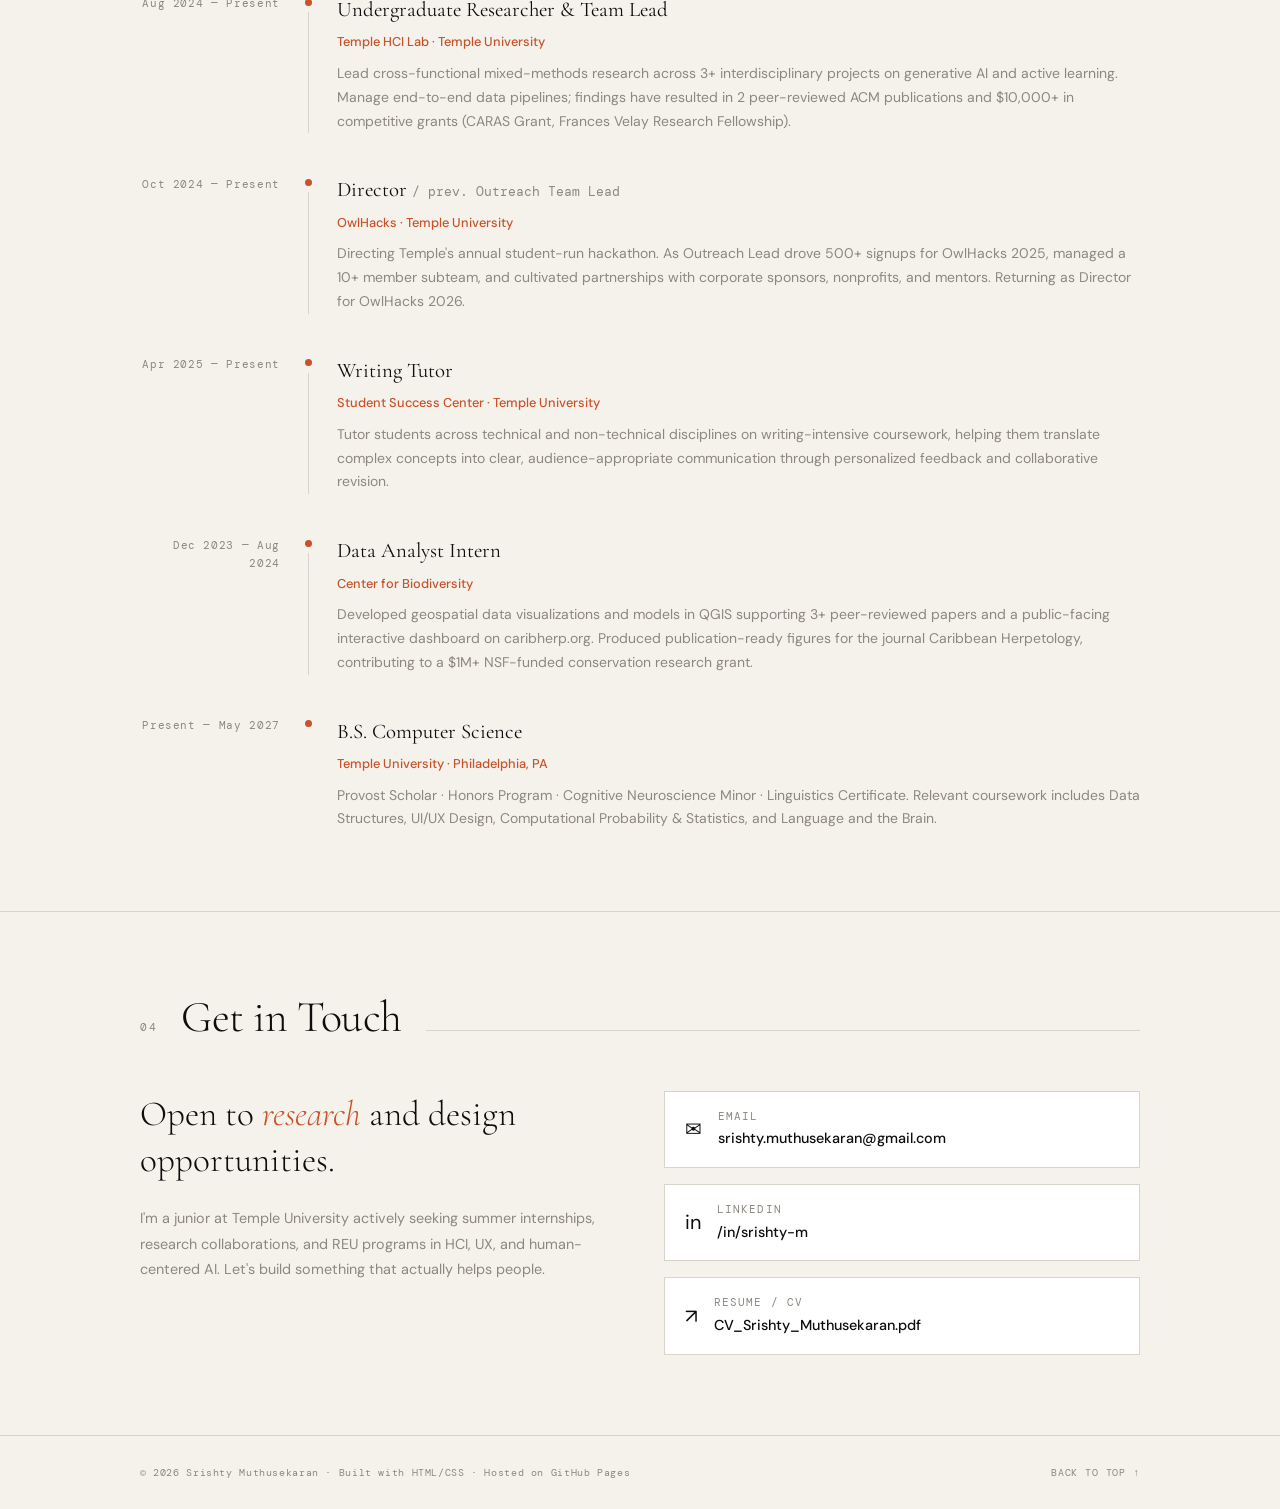
==== commit 8e0bb308: "Add files via upload" ====
--- a/index.html
+++ b/index.html
@@ -189,14 +189,18 @@
     }
     .project-card-img-wrap { overflow: hidden; }
     .project-card-img {
-      width: 100%; aspect-ratio: 16/9;
-      object-fit: cover; object-position: top left;
+      width: 100%;
+      height: 220px;
+      object-fit: contain;
+      object-position: center;
+      background: #111;
       display: block;
-      filter: grayscale(15%);
-      transition: filter .3s, transform .4s;
-    }
-    .project-card:hover .project-card-img { filter: grayscale(0%); transform: scale(1.02); }
-    .project-card-body { padding: 2rem; display: flex; flex-direction: column; flex: 1; }
+      padding: 12px;
+      filter: grayscale(10%);
+      transition: filter .3s;
+    }
+    .project-card:hover .project-card-img { filter: grayscale(0%); }
+    .project-card-body { padding: 1.5rem 1.75rem 1.75rem; display: flex; flex-direction: column; flex: 1; }
     .project-card:hover { background: #faf8f5; }
     .project-card:hover .project-arrow { transform: translate(3px, -3px); color: var(--accent); }
     .project-type {
@@ -243,6 +247,18 @@
       flex-shrink: 0;
       margin-left: .75rem;
     }
+
+
+    /* Padding for text-only cards (no image wrapper) */
+    .project-card > .project-type,
+    .project-card > .project-title,
+    .project-card > .project-desc,
+    .project-card > .project-footer {
+      padding-left: 1.75rem;
+      padding-right: 1.75rem;
+    }
+    .project-card > .project-type { padding-top: 1.75rem; }
+    .project-card > .project-footer { padding-bottom: 1.75rem; }
 
     /* ── SKILLS ── */
     .skills-grid {
@@ -699,11 +715,11 @@
         <p class="contact-text">I'm a junior at Temple University actively seeking summer internships, research collaborations, and REU programs in HCI, UX, and human-centered AI. Let's build something that actually helps people.</p>
       </div>
       <div class="contact-links fade-up">
-        <a href="/cdn-cgi/l/email-protection#d5a6a7bca6bda1acfbb8a0a1bda0a6b0beb4a7b4bb95b2b8b4bcb9fbb6bab8" class="contact-link">
+        <a href="mailto:srishty.muthusekaran@gmail.com" class="contact-link">
           <span class="contact-icon">✉</span>
           <div>
             <p class="contact-link-label">Email</p>
-            <p class="contact-link-value"><span class="__cf_email__" data-cfemail="93e0e1fae0fbe7eabdfee6e7fbe6e0f6f8f2e1f2fdd3f4fef2faffbdf0fcfe">[email&#160;protected]</span></p>
+            <p class="contact-link-value">srishty.muthusekaran@gmail.com</p>
           </div>
         </a>
         <a href="https://linkedin.com/in/srishty-m" class="contact-link" target="_blank" rel="noopener">
@@ -713,11 +729,11 @@
             <p class="contact-link-value">/in/srishty-m</p>
           </div>
         </a>
-        <a href="#" class="contact-link">
+        <a href="resume.pdf" class="contact-link" target="_blank">
           <span class="contact-icon">↗</span>
           <div>
             <p class="contact-link-label">Resume / CV</p>
-            <p class="contact-link-value">Download PDF</p>
+            <p class="contact-link-value">CV_Srishty_Muthusekaran.pdf</p>
           </div>
         </a>
       </div>
@@ -736,38 +752,26 @@
 </footer>
 
 <script data-cfasync="false" src="/cdn-cgi/scripts/5c5dd728/cloudflare-static/email-decode.min.js"></script><script data-cfasync="false" src="/cdn-cgi/scripts/5c5dd728/cloudflare-static/email-decode.min.js"></script><script>
-  // Immediately show everything, then add animation on scroll for supported browsers
   function revealAll() {
     document.querySelectorAll('.fade-up').forEach(el => el.classList.add('visible'));
   }
-  // Reveal above-fold items immediately
   revealAll();
-  // Then re-hide and animate on scroll for items below fold
   window.addEventListener('DOMContentLoaded', () => {
-    const els = document.querySelectorAll('.fade-up');
-    els.forEach(el => {
-      const rect = el.getBoundingClientRect();
-      if (rect.top > window.innerHeight) {
-        el.classList.remove('visible');
-      }
+    document.querySelectorAll('.fade-up').forEach(el => {
+      if (el.getBoundingClientRect().top > window.innerHeight) el.classList.remove('visible');
     });
     if ('IntersectionObserver' in window) {
-      const obs = new IntersectionObserver((entries) => {
+      const obs = new IntersectionObserver(entries => {
         entries.forEach(entry => {
           if (entry.isIntersecting) {
-            const parent = entry.target.parentElement;
-            const siblings = parent ? [...parent.querySelectorAll('.fade-up:not(.visible)')] : [];
-            const idx = siblings.indexOf(entry.target);
-            setTimeout(() => entry.target.classList.add('visible'), Math.max(0, idx) * 60);
+            const siblings = [...(entry.target.parentElement || document.body).querySelectorAll('.fade-up:not(.visible)')];
+            setTimeout(() => entry.target.classList.add('visible'), Math.max(0, siblings.indexOf(entry.target)) * 60);
             obs.unobserve(entry.target);
           }
         });
       }, { threshold: 0.01, rootMargin: '0px 0px -20px 0px' });
       document.querySelectorAll('.fade-up:not(.visible)').forEach(el => obs.observe(el));
-    } else {
-      revealAll();
-    }
-    // Hard fallback: reveal all after 800ms no matter what
+    }
     setTimeout(revealAll, 800);
   });
 </script>
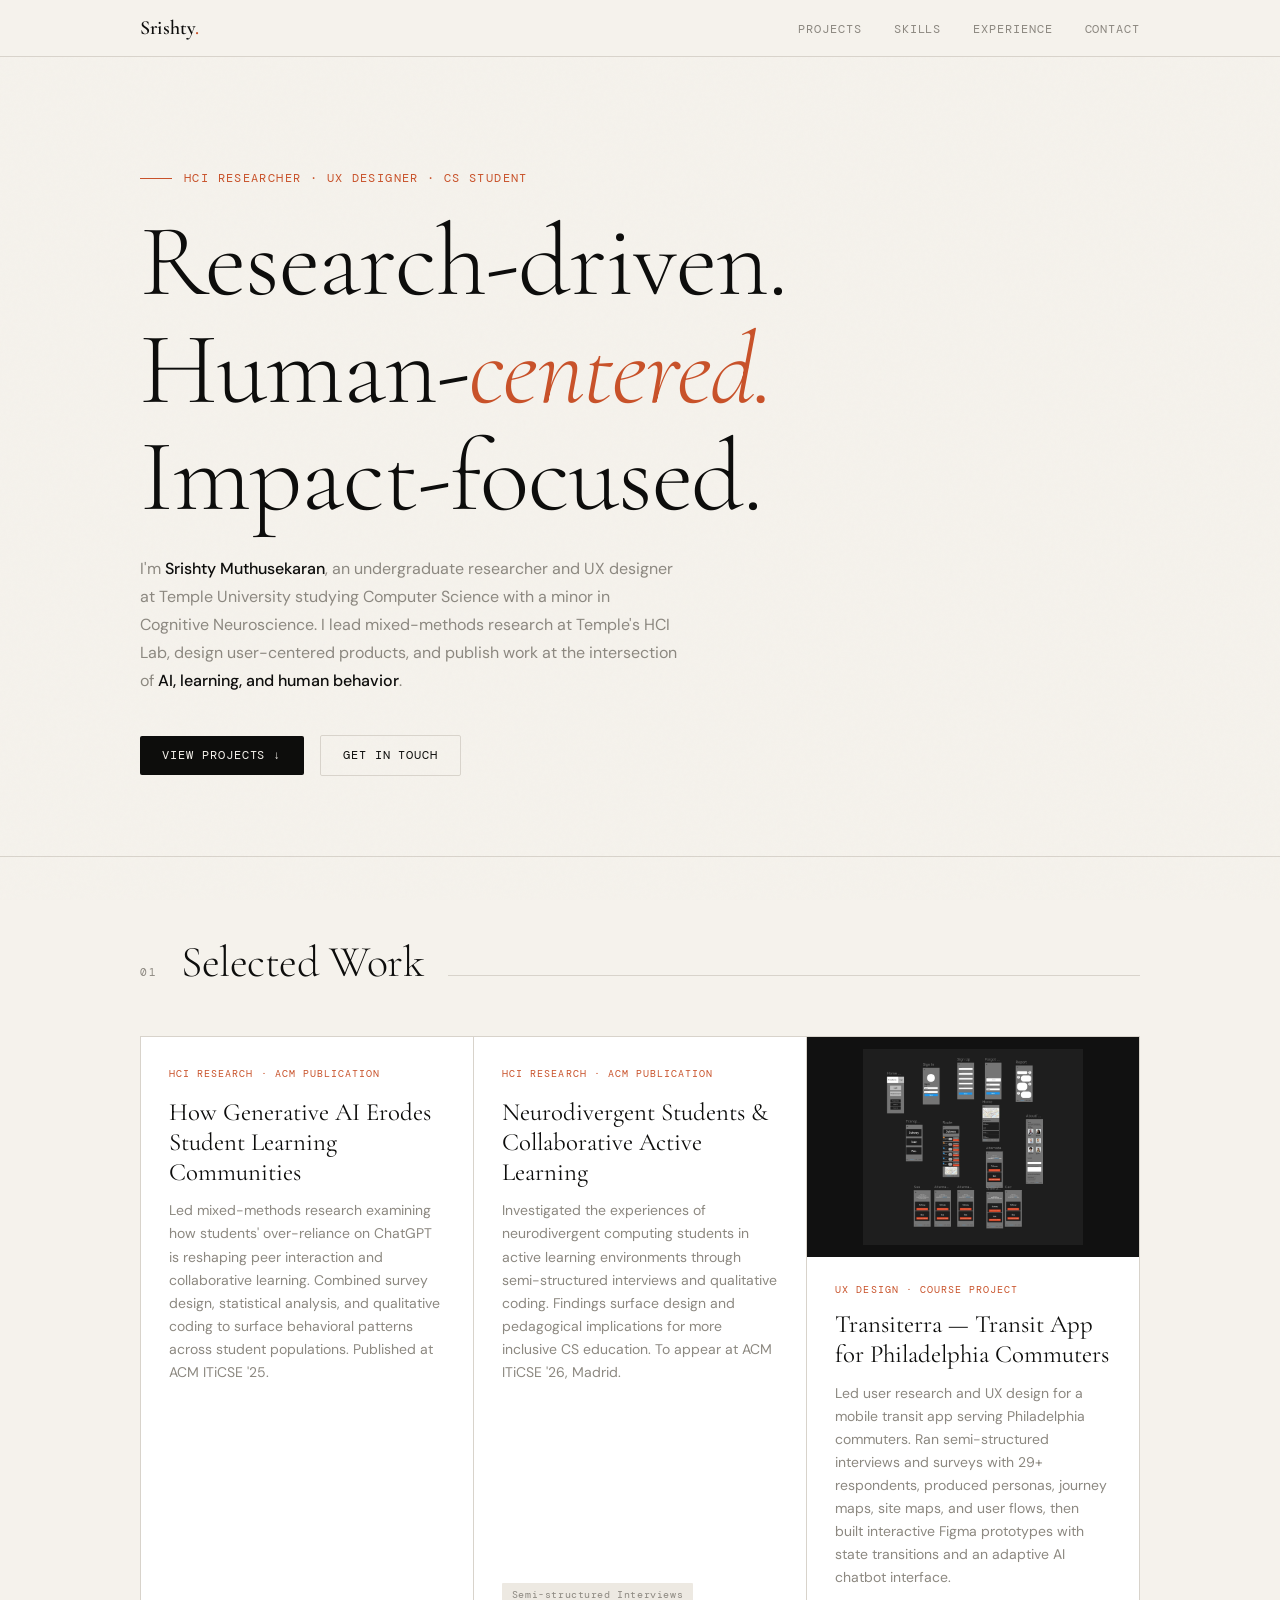
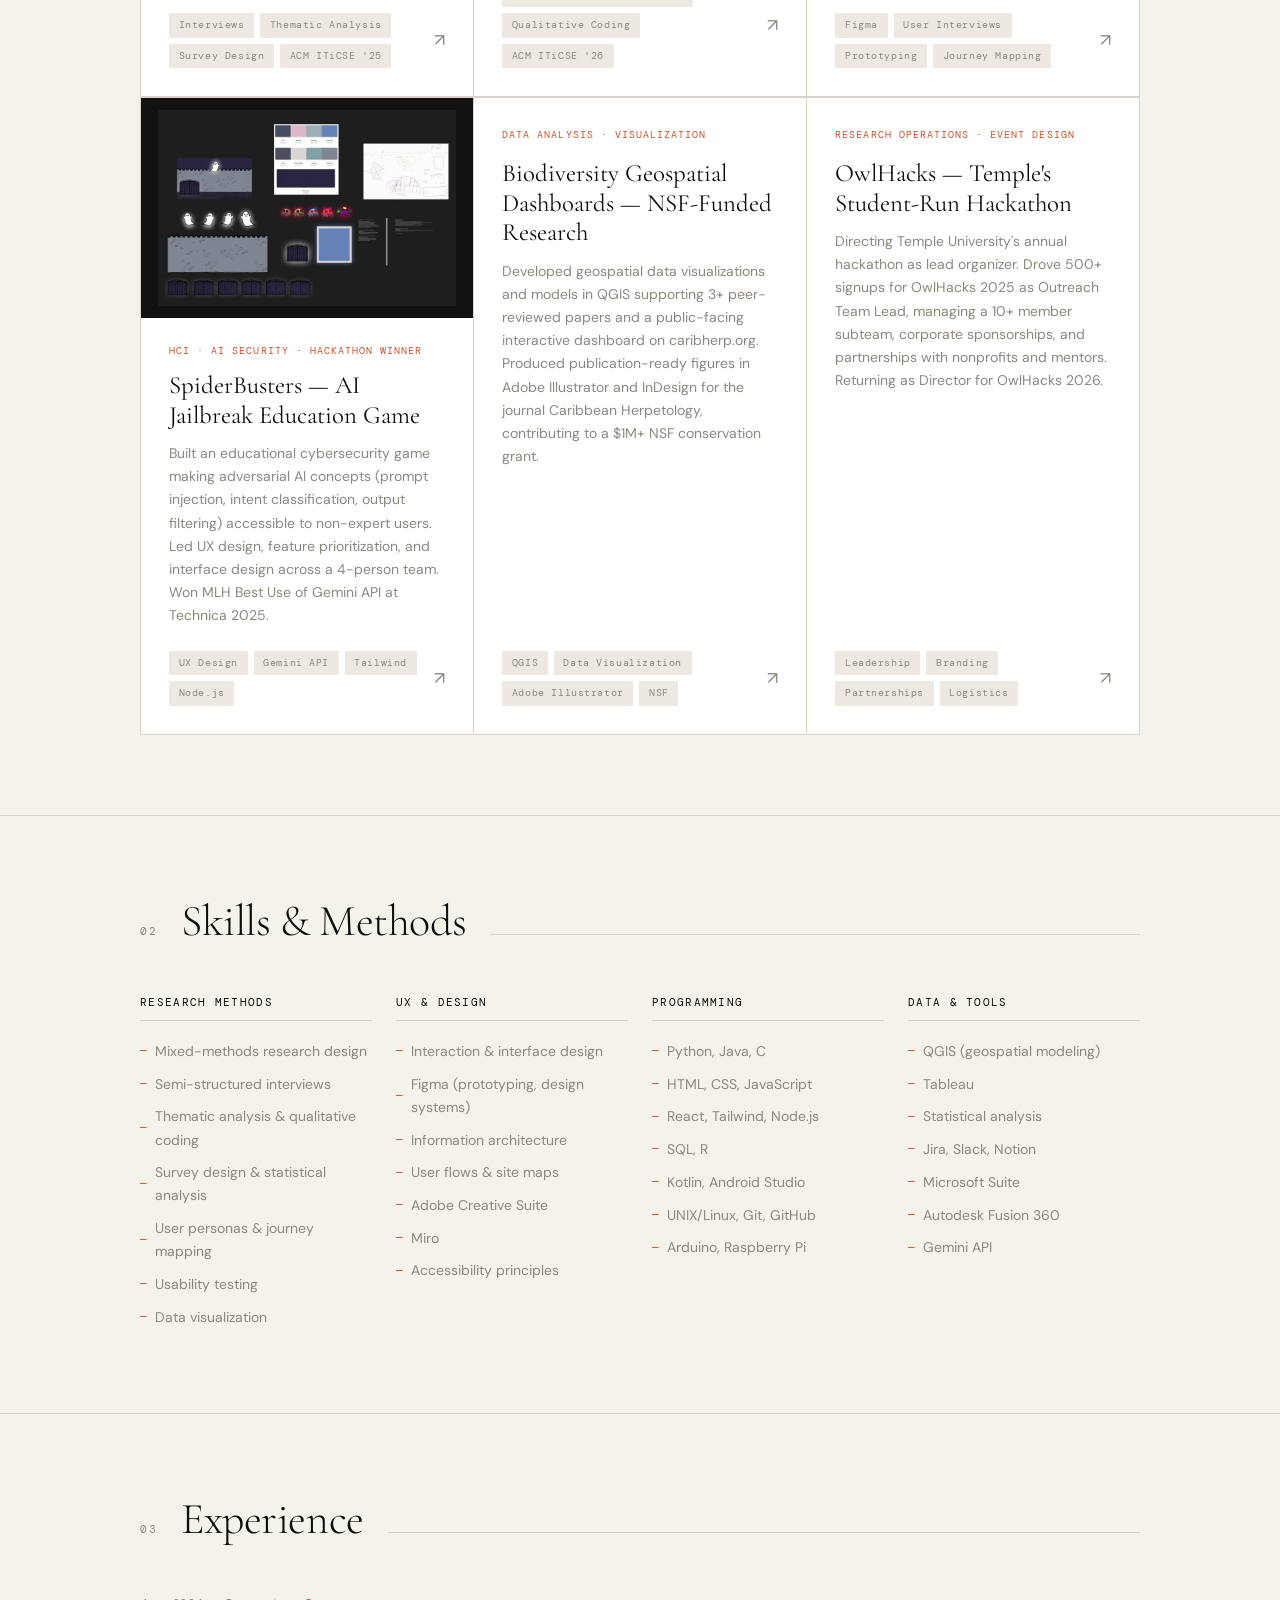
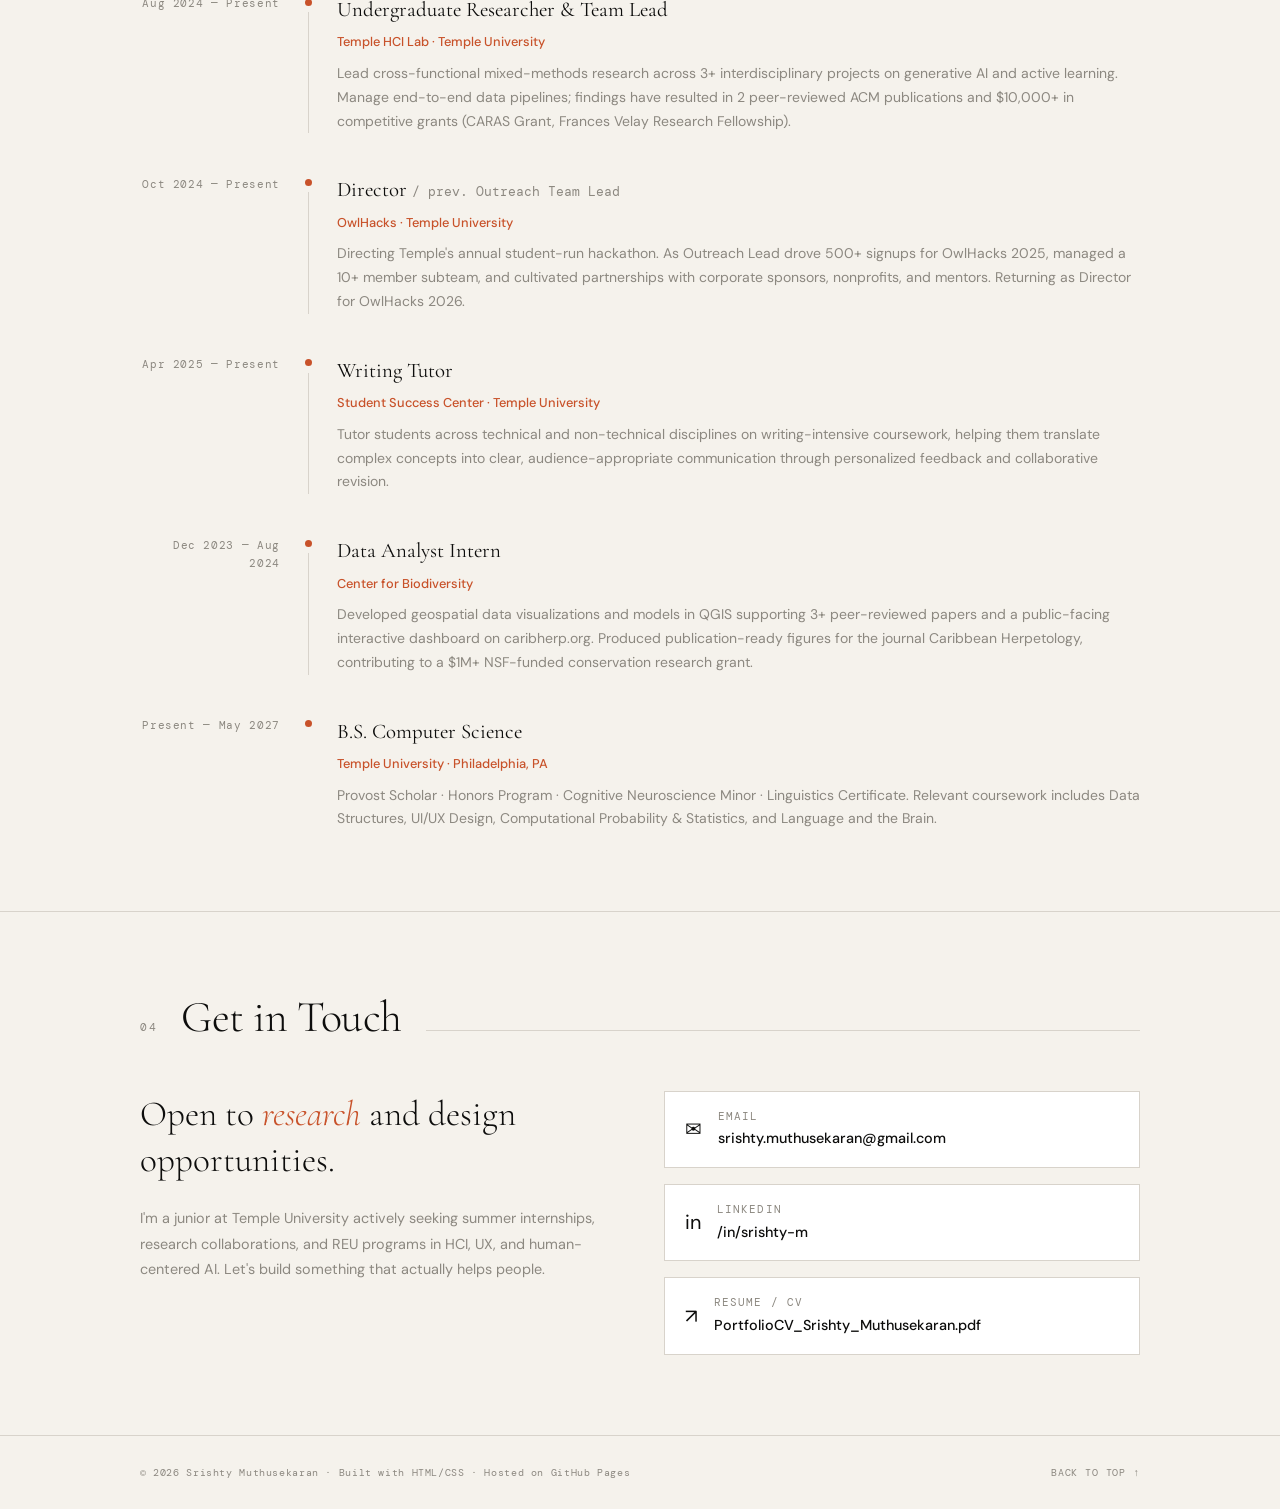
==== commit ee48f062: "Update index.html resume name" ====
--- a/index.html
+++ b/index.html
@@ -733,7 +733,7 @@
           <span class="contact-icon">↗</span>
           <div>
             <p class="contact-link-label">Resume / CV</p>
-            <p class="contact-link-value">CV_Srishty_Muthusekaran.pdf</p>
+            <p class="contact-link-value">PortfolioCV_Srishty_Muthusekaran.pdf</p>
           </div>
         </a>
       </div>
@@ -777,4 +777,4 @@
 </script>
 
 </body>
-</html>+</html>
